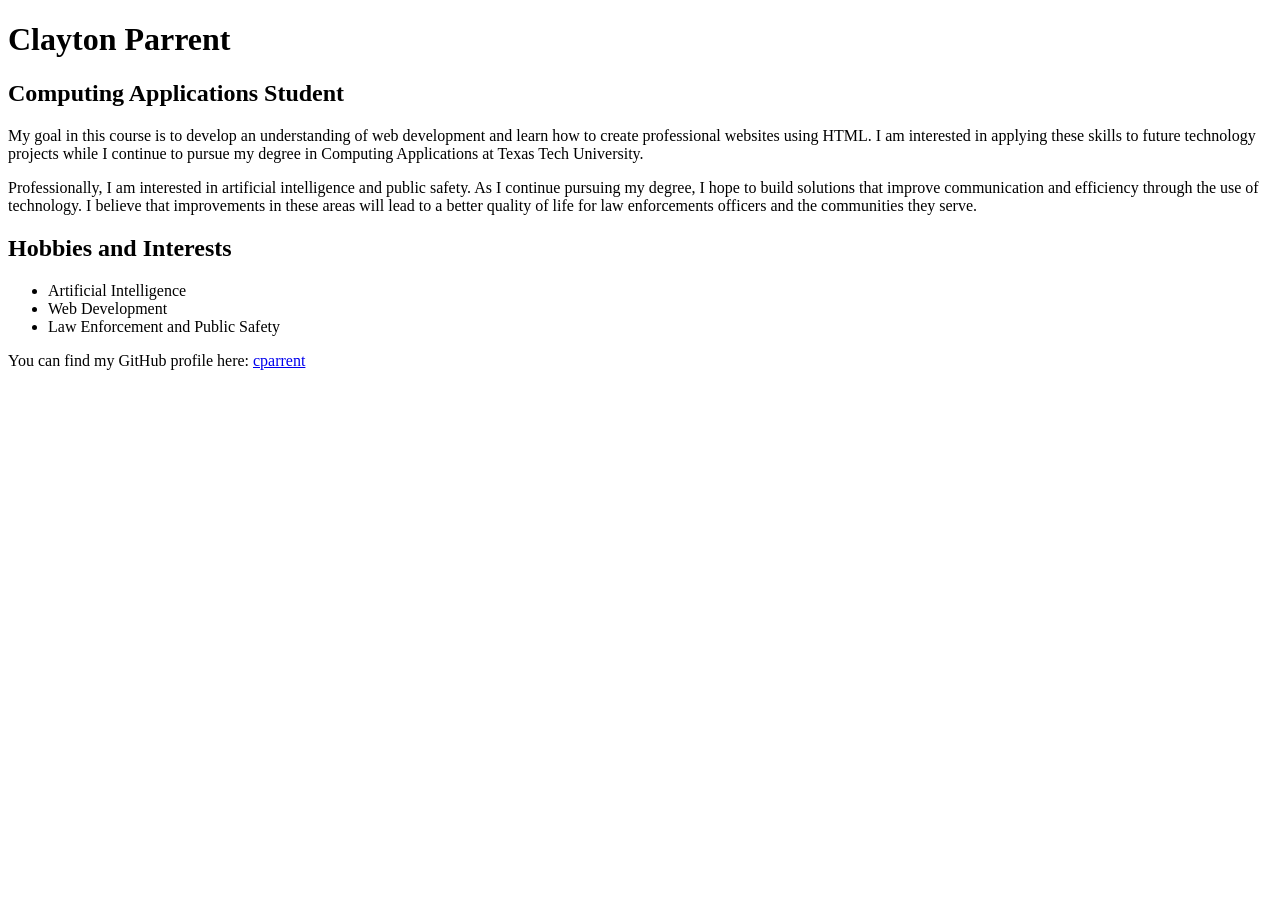
==== index.html @ 28e0a58e "Initial HTML structure Initial index.html file from Project 1." ====
<!DOCTYPE html>
<html lang="en">
<head>
    <meta charset="UTF-8">
    <meta name="viewport" content="width=device-width, initial-scale=1.0">
    <title>Clayton Parrent - CMPA 3301</title>
    <link rel="stylesheet" href="style.css">
</head>
<body>
    <h1>Clayton Parrent</h1>

    <h2>Computing Applications Student</h2>

    <p>
        My goal in this course is to develop an understanding of web development and learn how to create professional websites using HTML. I am interested in applying these skills to future technology projects while I continue to pursue my degree in Computing Applications at Texas Tech University.
    </p>
    <p>
        Professionally, I am interested in artificial intelligence and public safety. As I continue pursuing my degree, I hope to build solutions that improve communication and efficiency through the use of technology. I believe that improvements in these areas will lead to a better quality of life for law enforcements officers and the communities they serve.
    </p>

    <h2>Hobbies and Interests</h2>

    <ul>
        <li>Artificial Intelligence</li>
        <li>Web Development</li>
        <li>Law Enforcement and Public Safety</li>
    </ul>

    <p>
        You can find my GitHub profile here:
        <a href="https://github.com/cparrent">
            cparrent
        </a>

    </p>
    
</body>

</html>
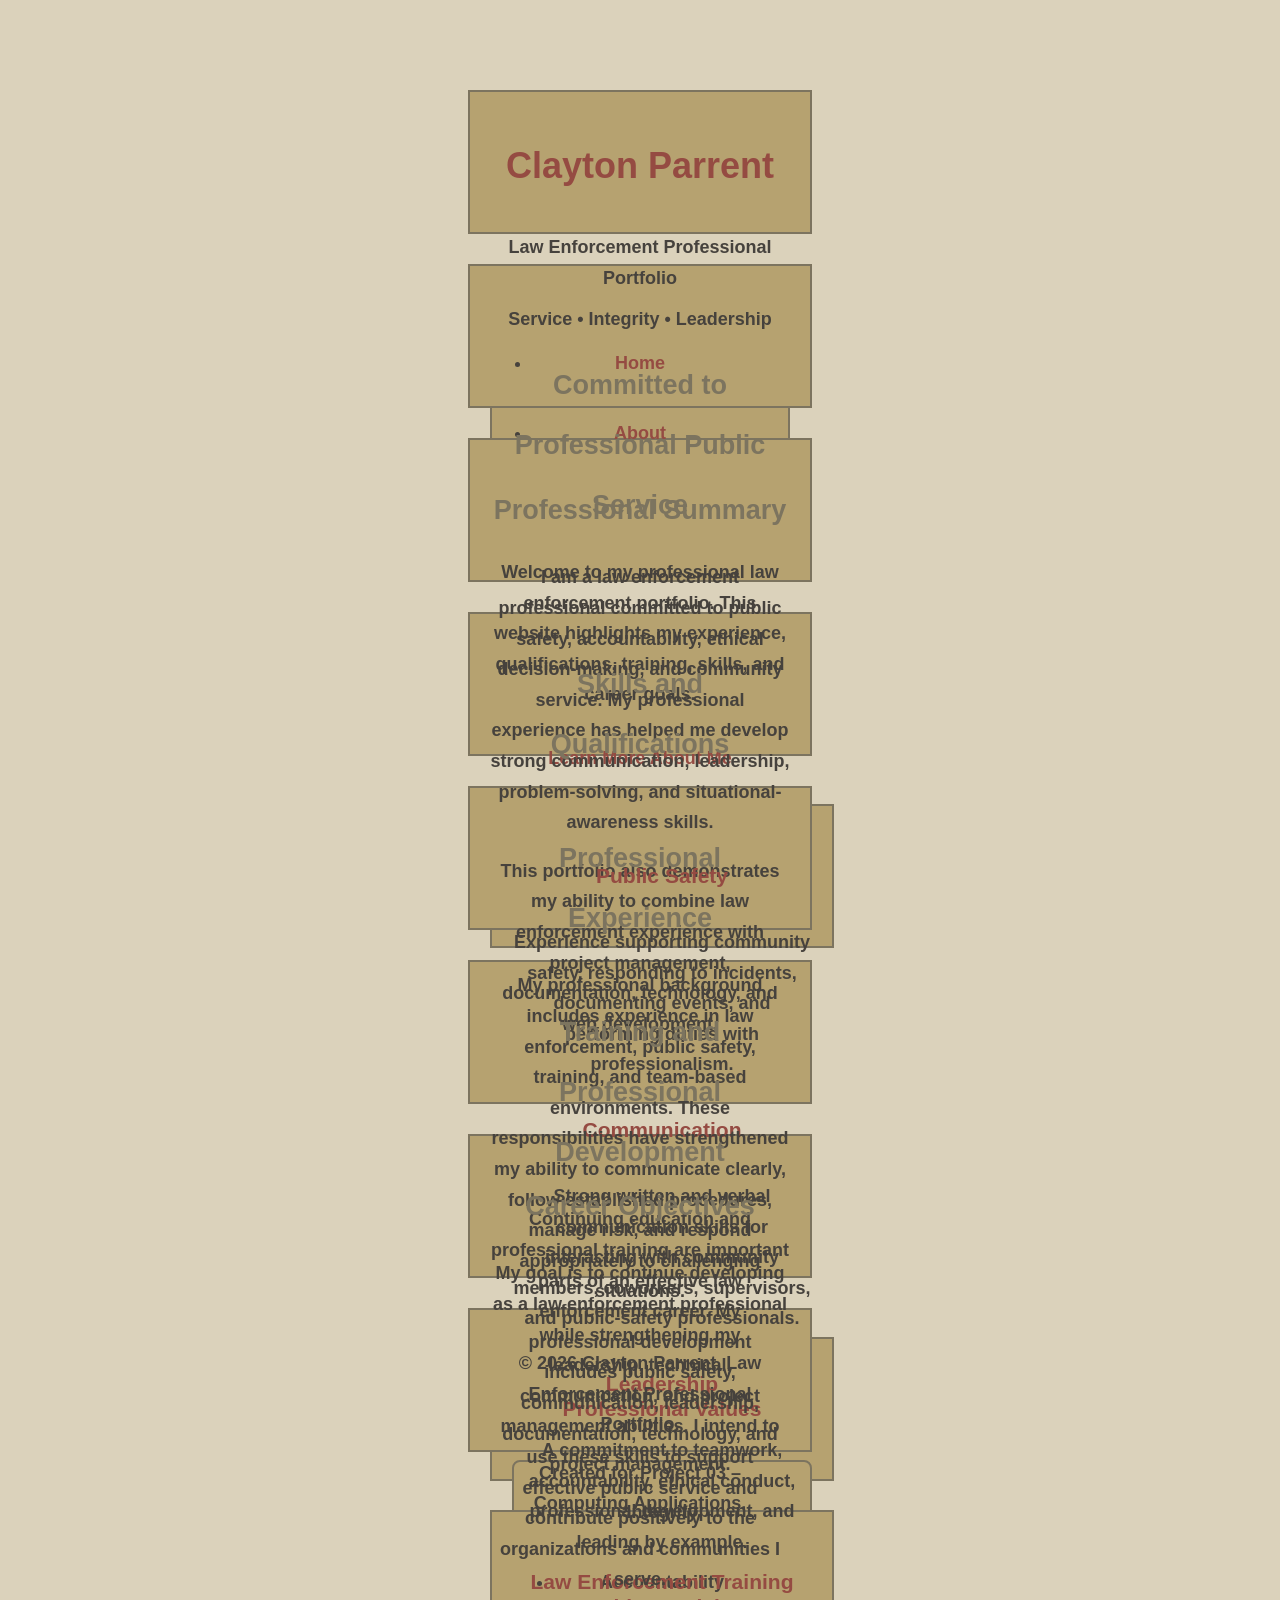
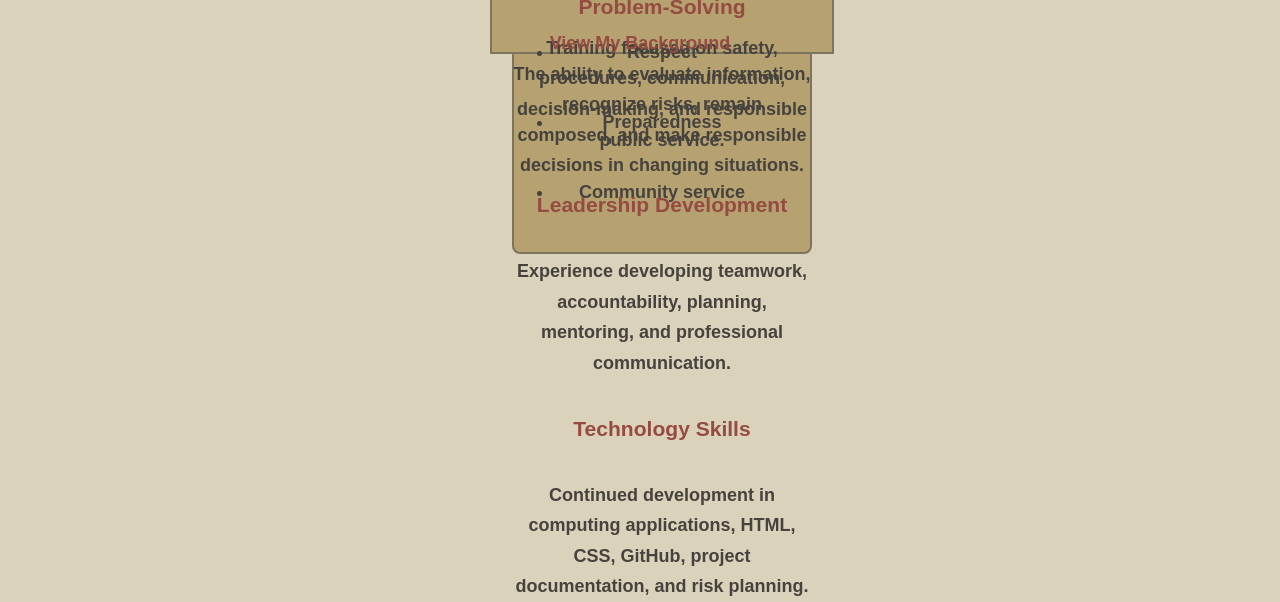
==== commit 2fc991db: "Revamp index.html for law enforcement portfolio Updated the HTML structure and content for a profess" ====
--- a/index.html
+++ b/index.html
@@ -1,39 +1,247 @@
 <!DOCTYPE html>
 <html lang="en">
+
 <head>
     <meta charset="UTF-8">
-    <meta name="viewport" content="width=device-width, initial-scale=1.0">
-    <title>Clayton Parrent - CMPA 3301</title>
+
+    <meta
+        name="viewport"
+        content="width=device-width, initial-scale=1.0"
+    >
+
+    <meta
+        name="description"
+        content="Clayton Parrent's professional law enforcement portfolio."
+    >
+
+    <title>Clayton Parrent | Law Enforcement Portfolio</title>
+
     <link rel="stylesheet" href="style.css">
 </head>
+
 <body>
-    <h1>Clayton Parrent</h1>
-
-    <h2>Computing Applications Student</h2>
-
-    <p>
-        My goal in this course is to develop an understanding of web development and learn how to create professional websites using HTML. I am interested in applying these skills to future technology projects while I continue to pursue my degree in Computing Applications at Texas Tech University.
-    </p>
-    <p>
-        Professionally, I am interested in artificial intelligence and public safety. As I continue pursuing my degree, I hope to build solutions that improve communication and efficiency through the use of technology. I believe that improvements in these areas will lead to a better quality of life for law enforcements officers and the communities they serve.
-    </p>
-
-    <h2>Hobbies and Interests</h2>
-
-    <ul>
-        <li>Artificial Intelligence</li>
-        <li>Web Development</li>
-        <li>Law Enforcement and Public Safety</li>
-    </ul>
-
-    <p>
-        You can find my GitHub profile here:
-        <a href="https://github.com/cparrent">
-            cparrent
-        </a>
-
-    </p>
-    
+
+    <header class="site-header">
+        <div class="container">
+            <h1>Clayton Parrent</h1>
+            <p class="tagline">Law Enforcement Professional Portfolio</p>
+
+            <nav aria-label="Main navigation">
+                <ul class="navigation">
+                    <li>
+                        <a href="index.html" class="active" aria-current="page">
+                            Home
+                        </a>
+                    </li>
+
+                    <li>
+                        <a href="about.html">About</a>
+                    </li>
+                </ul>
+            </nav>
+        </div>
+    </header>
+
+    <main>
+
+        <section class="hero">
+            <div class="container">
+                <p class="section-label">
+                    Service • Integrity • Leadership
+                </p>
+
+                <h2>Committed to Professional Public Service</h2>
+
+                <p>
+                    Welcome to my professional law enforcement portfolio. This
+                    website highlights my experience, qualifications, training,
+                    skills, and career goals.
+                </p>
+
+                <a href="about.html" class="button">
+                    Learn More About Me
+                </a>
+            </div>
+        </section>
+
+        <section class="content-section">
+            <div class="container">
+                <h2>Professional Summary</h2>
+
+                <p>
+                    I am a law enforcement professional committed to public
+                    safety, accountability, ethical decision-making, and
+                    community service. My professional experience has helped me
+                    develop strong communication, leadership, problem-solving,
+                    and situational-awareness skills.
+                </p>
+
+                <p>
+                    This portfolio also demonstrates my ability to combine law
+                    enforcement experience with project management,
+                    documentation, technology, and web development.
+                </p>
+            </div>
+        </section>
+
+        <section class="content-section alternate-section">
+            <div class="container">
+                <h2>Skills and Qualifications</h2>
+
+                <div class="card-grid">
+
+                    <article class="card">
+                        <h3>Public Safety</h3>
+
+                        <p>
+                            Experience supporting community safety, responding
+                            to incidents, documenting events, and performing
+                            duties with professionalism.
+                        </p>
+                    </article>
+
+                    <article class="card">
+                        <h3>Communication</h3>
+
+                        <p>
+                            Strong written and verbal communication skills for
+                            interacting with community members, coworkers,
+                            supervisors, and public-safety professionals.
+                        </p>
+                    </article>
+
+                    <article class="card">
+                        <h3>Leadership</h3>
+
+                        <p>
+                            A commitment to teamwork, accountability, ethical
+                            conduct, professional development, and leading by
+                            example.
+                        </p>
+                    </article>
+
+                    <article class="card">
+                        <h3>Problem-Solving</h3>
+
+                        <p>
+                            The ability to evaluate information, recognize
+                            risks, remain composed, and make responsible
+                            decisions in changing situations.
+                        </p>
+                    </article>
+
+                </div>
+            </div>
+        </section>
+
+        <section class="content-section">
+            <div class="container">
+                <h2>Professional Experience</h2>
+
+                <p>
+                    My professional background includes experience in law
+                    enforcement, public safety, training, and team-based
+                    environments. These responsibilities have strengthened my
+                    ability to communicate clearly, follow established
+                    procedures, manage risk, and respond appropriately to
+                    challenging situations.
+                </p>
+
+                <div class="highlight-box">
+                    <h3>Professional Values</h3>
+
+                    <ul>
+                        <li>Integrity</li>
+                        <li>Accountability</li>
+                        <li>Respect</li>
+                        <li>Preparedness</li>
+                        <li>Community service</li>
+                    </ul>
+                </div>
+            </div>
+        </section>
+
+        <section class="content-section alternate-section">
+            <div class="container">
+                <h2>Training and Professional Development</h2>
+
+                <p>
+                    Continuing education and professional training are
+                    important parts of an effective law enforcement career. My
+                    professional development includes public safety,
+                    communication, leadership, documentation, technology, and
+                    project management.
+                </p>
+
+                <div class="training-grid">
+
+                    <article class="card">
+                        <h3>Law Enforcement Training</h3>
+
+                        <p>
+                            Training focused on safety, procedures,
+                            communication, decision-making, and responsible
+                            public service.
+                        </p>
+                    </article>
+
+                    <article class="card">
+                        <h3>Leadership Development</h3>
+
+                        <p>
+                            Experience developing teamwork, accountability,
+                            planning, mentoring, and professional communication.
+                        </p>
+                    </article>
+
+                    <article class="card">
+                        <h3>Technology Skills</h3>
+
+                        <p>
+                            Continued development in computing applications,
+                            HTML, CSS, GitHub, project documentation, and risk
+                            planning.
+                        </p>
+                    </article>
+
+                </div>
+            </div>
+        </section>
+
+        <section class="career-section">
+            <div class="container">
+                <h2>Career Objectives</h2>
+
+                <p>
+                    My goal is to continue developing as a law enforcement
+                    professional while strengthening my leadership, technical,
+                    communication, and project management abilities. I intend to
+                    use these skills to support effective public service and
+                    contribute positively to the organizations and communities
+                    I serve.
+                </p>
+
+                <a href="about.html" class="button">
+                    View My Background
+                </a>
+            </div>
+        </section>
+
+    </main>
+
+    <footer class="site-footer">
+        <div class="container">
+            <p>
+                &copy; 2026 Clayton Parrent. Law Enforcement Professional
+                Portfolio.
+            </p>
+
+            <p>
+                Created for Project 03 – Computing Applications.
+            </p>
+        </div>
+    </footer>
+
 </body>
 
-</html>+</html>
--- a/style.css
+++ b/style.css
@@ -0,0 +1,19 @@
+body {font-family: Arial, Helvetica, sans-serif; font-size: 18px; background-color: #dbd2bb; color: #46423d; margin: 40px; padding: 20px;}
+
+h1 {color: #954b42; text-align: center; border-bottom: 4px solid #b6a270; padding-bottom: 12px; margin-bottom: 20px;}
+
+h2 {color: #7c745f; margin-top: 20px;}
+
+h3 {color: #954b42; margin-top: 20px;}
+
+p {line-height: 1.7; margin-bottom: 18px;}
+
+ul {background-color: #b6a270; border: 2px solid #7c745f; padding: 20px 40px; margin-top: 15px; border-radius: 8px;}
+
+li {margin-bottom: 10px;}
+
+a {color: #954b42; text-decoration: none; font-weight: bold;}
+
+a:hover {color: #46423d;text-decoration: underline;}
+
+div {width: 300px; height: 100px; background-color: #b6a270; border: 2px solid #7c745f; padding: 20px; margin: 30px auto; color: #46423d; text-align: center; line-height: 60px; font-weight: bold;}
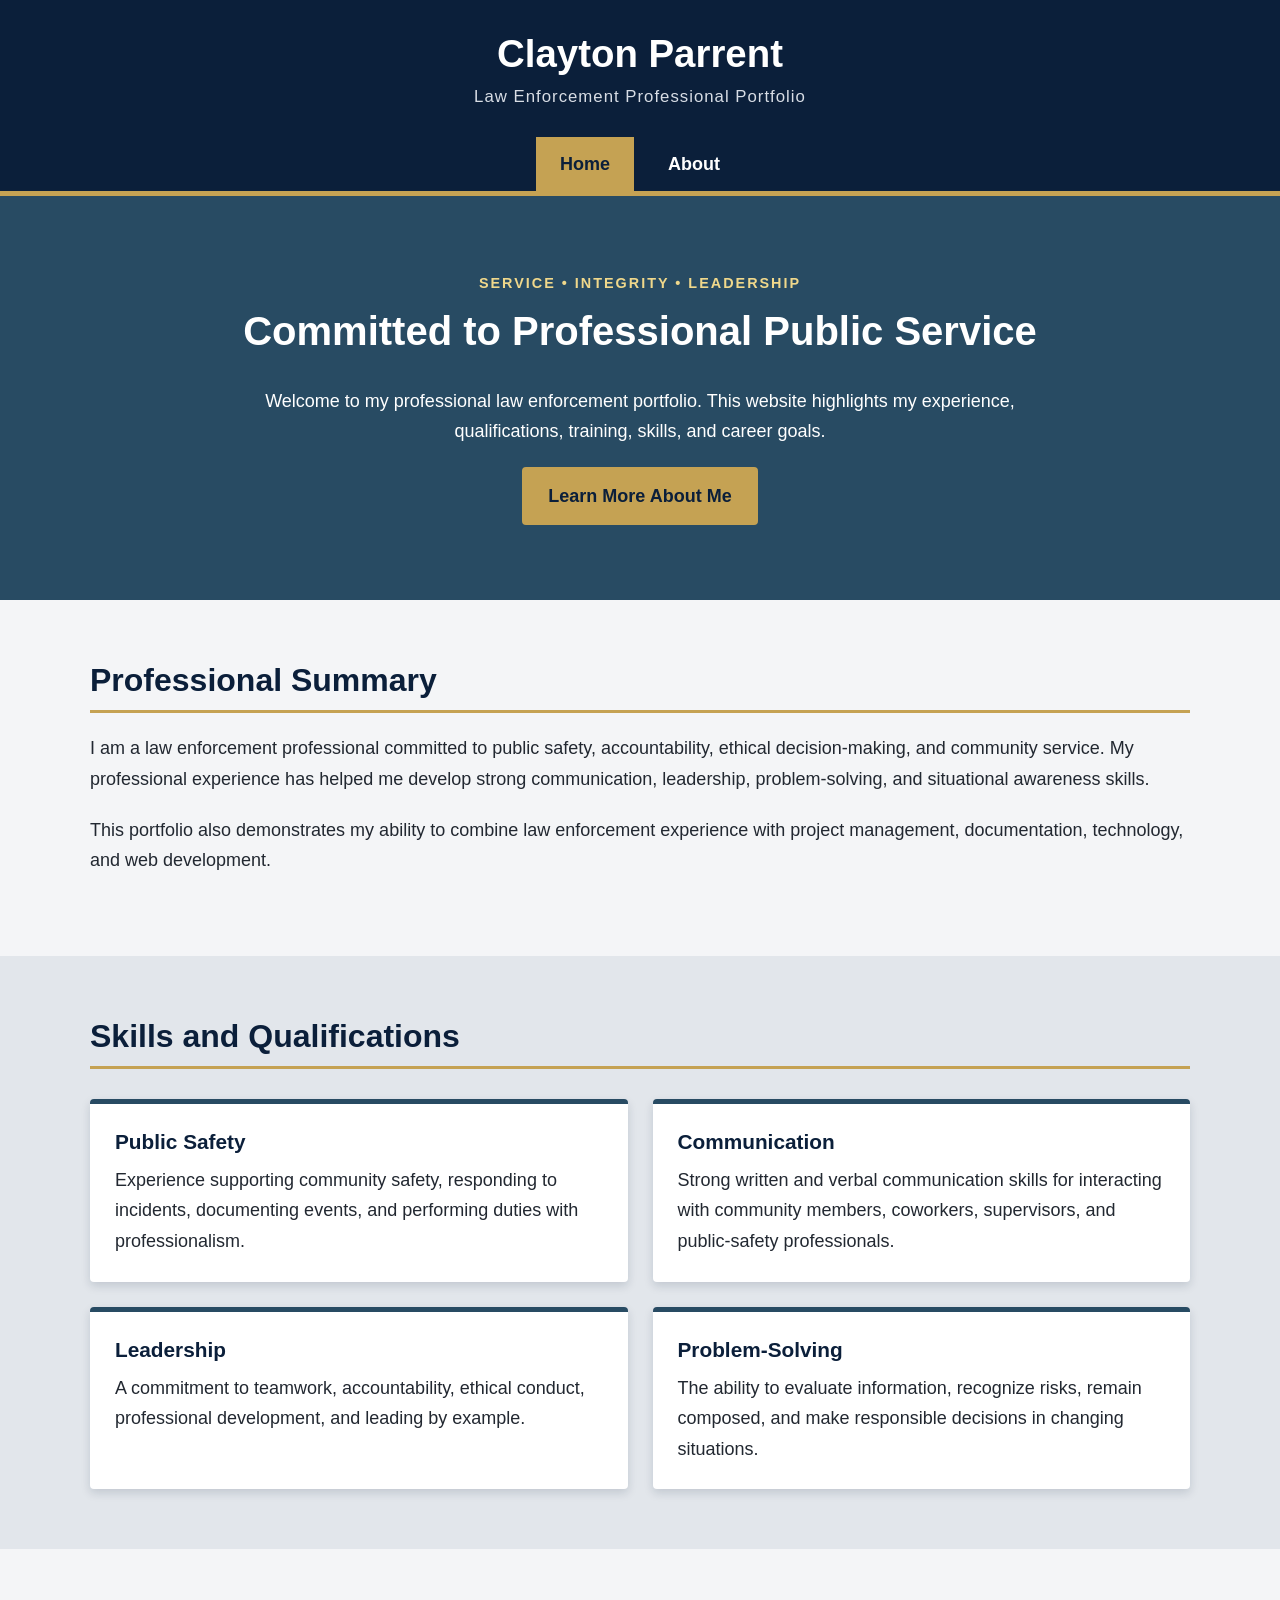
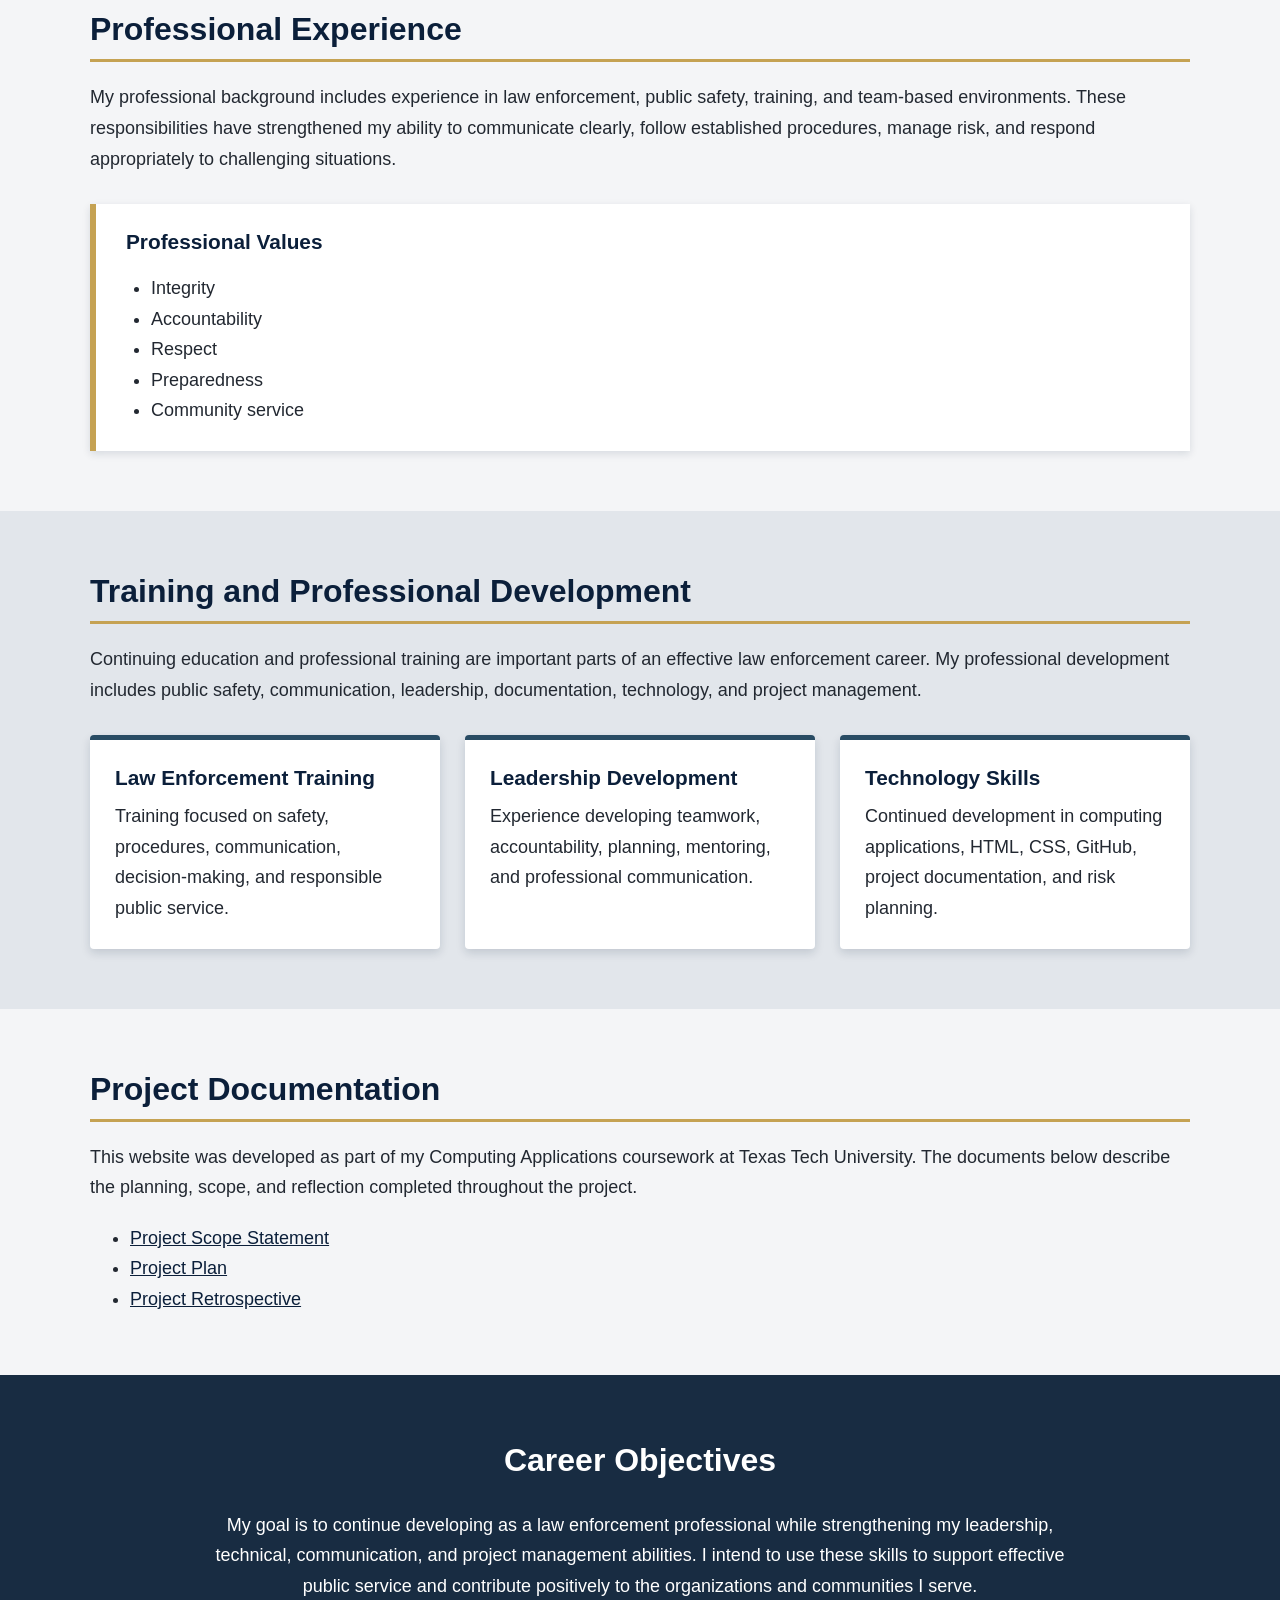
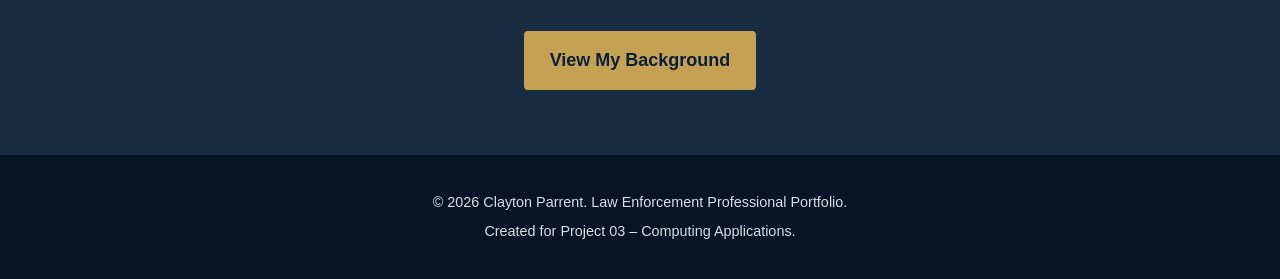
==== commit 9b56a0d0: "Add project documentation section to index.html Added project documentation section with links to sc" ====
--- a/index.html
+++ b/index.html
@@ -73,7 +73,7 @@
                     safety, accountability, ethical decision-making, and
                     community service. My professional experience has helped me
                     develop strong communication, leadership, problem-solving,
-                    and situational-awareness skills.
+                    and situational awareness skills.
                 </p>
 
                 <p>
@@ -207,7 +207,40 @@
                 </div>
             </div>
         </section>
-
+<section class="content-section">
+    <div class="container">
+
+        <h2>Project Documentation</h2>
+
+        <p>
+            This website was developed as part of my Computing Applications
+            coursework at Texas Tech University. The documents below describe
+            the planning, scope, and reflection completed throughout the
+            project.
+        </p>
+
+        <ul>
+            <li>
+                <a href="docs/scope.md">
+                    Project Scope Statement
+                </a>
+            </li>
+
+            <li>
+                <a href="docs/plan.md">
+                    Project Plan
+                </a>
+            </li>
+
+            <li>
+                <a href="docs/retrospective.md">
+                    Project Retrospective
+                </a>
+            </li>
+        </ul>
+
+    </div>
+</section>
         <section class="career-section">
             <div class="container">
                 <h2>Career Objectives</h2>
--- a/style.css
+++ b/style.css
@@ -1,19 +1,326 @@
-body {font-family: Arial, Helvetica, sans-serif; font-size: 18px; background-color: #dbd2bb; color: #46423d; margin: 40px; padding: 20px;}
-
-h1 {color: #954b42; text-align: center; border-bottom: 4px solid #b6a270; padding-bottom: 12px; margin-bottom: 20px;}
-
-h2 {color: #7c745f; margin-top: 20px;}
-
-h3 {color: #954b42; margin-top: 20px;}
-
-p {line-height: 1.7; margin-bottom: 18px;}
-
-ul {background-color: #b6a270; border: 2px solid #7c745f; padding: 20px 40px; margin-top: 15px; border-radius: 8px;}
-
-li {margin-bottom: 10px;}
-
-a {color: #954b42; text-decoration: none; font-weight: bold;}
-
-a:hover {color: #46423d;text-decoration: underline;}
-
-div {width: 300px; height: 100px; background-color: #b6a270; border: 2px solid #7c745f; padding: 20px; margin: 30px auto; color: #46423d; text-align: center; line-height: 60px; font-weight: bold;}+/* Law Enforcement Professional Portfolio */
+
+/* General page settings */
+
+html {
+    scroll-behavior: smooth;
+}
+
+body {
+    margin: 0;
+    background-color: #f4f5f7;
+    color: #222831;
+    font-family: Arial, Helvetica, sans-serif;
+    font-size: 18px;
+    line-height: 1.7;
+}
+
+/*
+The div rule is not dead CSS because both HTML pages contain
+opening <div> and closing </div> tags.
+*/
+
+div {
+    box-sizing: border-box;
+}
+
+h1,
+h2,
+h3 {
+    margin-top: 0;
+    color: #0b1f3a;
+    line-height: 1.25;
+}
+
+h1 {
+    margin-bottom: 5px;
+    font-size: 2.4rem;
+}
+
+h2 {
+    margin-bottom: 20px;
+    font-size: 2rem;
+    border-bottom: 3px solid #c5a253;
+    padding-bottom: 10px;
+}
+
+h3 {
+    margin-bottom: 10px;
+    font-size: 1.3rem;
+}
+
+p {
+    margin-top: 0;
+    margin-bottom: 20px;
+}
+
+a {
+    color: #0b1f3a;
+}
+
+a:hover {
+    color: #8a6d2f;
+}
+
+ul {
+    margin-bottom: 0;
+}
+
+/* Reusable page container */
+
+.container {
+    width: 90%;
+    max-width: 1100px;
+    margin: 0 auto;
+}
+
+/* Header */
+
+.site-header {
+    background-color: #0b1f3a;
+    color: #ffffff;
+    border-bottom: 5px solid #c5a253;
+    padding: 30px 0 0;
+    text-align: center;
+}
+
+.site-header h1 {
+    color: #ffffff;
+}
+
+.tagline {
+    margin-bottom: 25px;
+    color: #d8dde5;
+    font-size: 1.05rem;
+    letter-spacing: 1px;
+}
+
+/* Navigation */
+
+.navigation {
+    display: flex;
+    justify-content: center;
+    gap: 10px;
+    margin: 0;
+    padding: 0;
+    list-style: none;
+}
+
+.navigation a {
+    display: block;
+    padding: 12px 24px;
+    color: #ffffff;
+    font-weight: bold;
+    text-decoration: none;
+}
+
+.navigation a:hover,
+.navigation a.active {
+    background-color: #c5a253;
+    color: #0b1f3a;
+}
+
+/* Homepage hero and About page banner */
+
+.hero,
+.page-banner {
+    background-color: #284b63;
+    color: #ffffff;
+    padding: 75px 0;
+    text-align: center;
+}
+
+.hero h2,
+.page-banner h2 {
+    color: #ffffff;
+    border-bottom: none;
+    font-size: 2.5rem;
+}
+
+.hero p,
+.page-banner p {
+    max-width: 750px;
+    margin-right: auto;
+    margin-left: auto;
+}
+
+.section-label {
+    margin-bottom: 10px;
+    color: #f0d88b;
+    font-size: 0.9rem;
+    font-weight: bold;
+    letter-spacing: 2px;
+    text-transform: uppercase;
+}
+
+/* Main content sections */
+
+.content-section {
+    padding: 60px 0;
+}
+
+.alternate-section {
+    background-color: #e2e6eb;
+}
+
+/* Cards */
+
+.card-grid,
+.training-grid {
+    display: grid;
+    gap: 25px;
+    margin-top: 30px;
+}
+
+.card-grid {
+    grid-template-columns: repeat(2, 1fr);
+}
+
+.training-grid {
+    grid-template-columns: repeat(3, 1fr);
+}
+
+.card {
+    background-color: #ffffff;
+    border-top: 5px solid #284b63;
+    border-radius: 4px;
+    box-shadow: 0 4px 10px rgba(11, 31, 58, 0.15);
+    padding: 25px;
+}
+
+.card p {
+    margin-bottom: 0;
+}
+
+/* Highlighted information box */
+
+.highlight-box {
+    margin-top: 30px;
+    background-color: #ffffff;
+    border-left: 6px solid #c5a253;
+    box-shadow: 0 3px 8px rgba(11, 31, 58, 0.12);
+    padding: 25px 30px;
+}
+
+.highlight-box ul {
+    padding-left: 25px;
+}
+
+/* Professional quotation */
+
+blockquote {
+    margin: 30px 0 0;
+    background-color: #e2e6eb;
+    border-left: 6px solid #284b63;
+    padding: 25px 30px;
+    color: #0b1f3a;
+    font-size: 1.15rem;
+    font-style: italic;
+}
+
+/* Career section */
+
+.career-section {
+    background-color: #182c42;
+    color: #ffffff;
+    padding: 65px 0;
+    text-align: center;
+}
+
+.career-section h2 {
+    color: #ffffff;
+    border-bottom: none;
+}
+
+.career-section p {
+    max-width: 850px;
+    margin-right: auto;
+    margin-bottom: 30px;
+    margin-left: auto;
+}
+
+/* Buttons */
+
+.button {
+    display: inline-block;
+    background-color: #c5a253;
+    border: 2px solid #c5a253;
+    border-radius: 4px;
+    padding: 12px 24px;
+    color: #0b1f3a;
+    font-weight: bold;
+    text-decoration: none;
+}
+
+.button:hover {
+    background-color: #ffffff;
+    border-color: #ffffff;
+    color: #0b1f3a;
+}
+
+/* Footer */
+
+.site-footer {
+    background-color: #071426;
+    color: #d8dde5;
+    padding: 30px 0;
+    text-align: center;
+}
+
+.site-footer p {
+    margin: 5px 0;
+    font-size: 0.9rem;
+}
+
+/* Responsive design */
+
+@media screen and (max-width: 800px) {
+    body {
+        font-size: 17px;
+    }
+
+    .card-grid,
+    .training-grid {
+        grid-template-columns: 1fr;
+    }
+
+    .hero,
+    .page-banner {
+        padding: 55px 0;
+    }
+
+    .hero h2,
+    .page-banner h2 {
+        font-size: 2rem;
+    }
+}
+
+@media screen and (max-width: 500px) {
+    h1 {
+        font-size: 2rem;
+    }
+
+    h2 {
+        font-size: 1.6rem;
+    }
+
+    .navigation {
+        flex-direction: column;
+        gap: 0;
+    }
+
+    .navigation a {
+        border-top: 1px solid #415a77;
+    }
+
+    .content-section,
+    .career-section {
+        padding: 45px 0;
+    }
+
+    .card,
+    .highlight-box,
+    blockquote {
+        padding: 20px;
+    }
+}
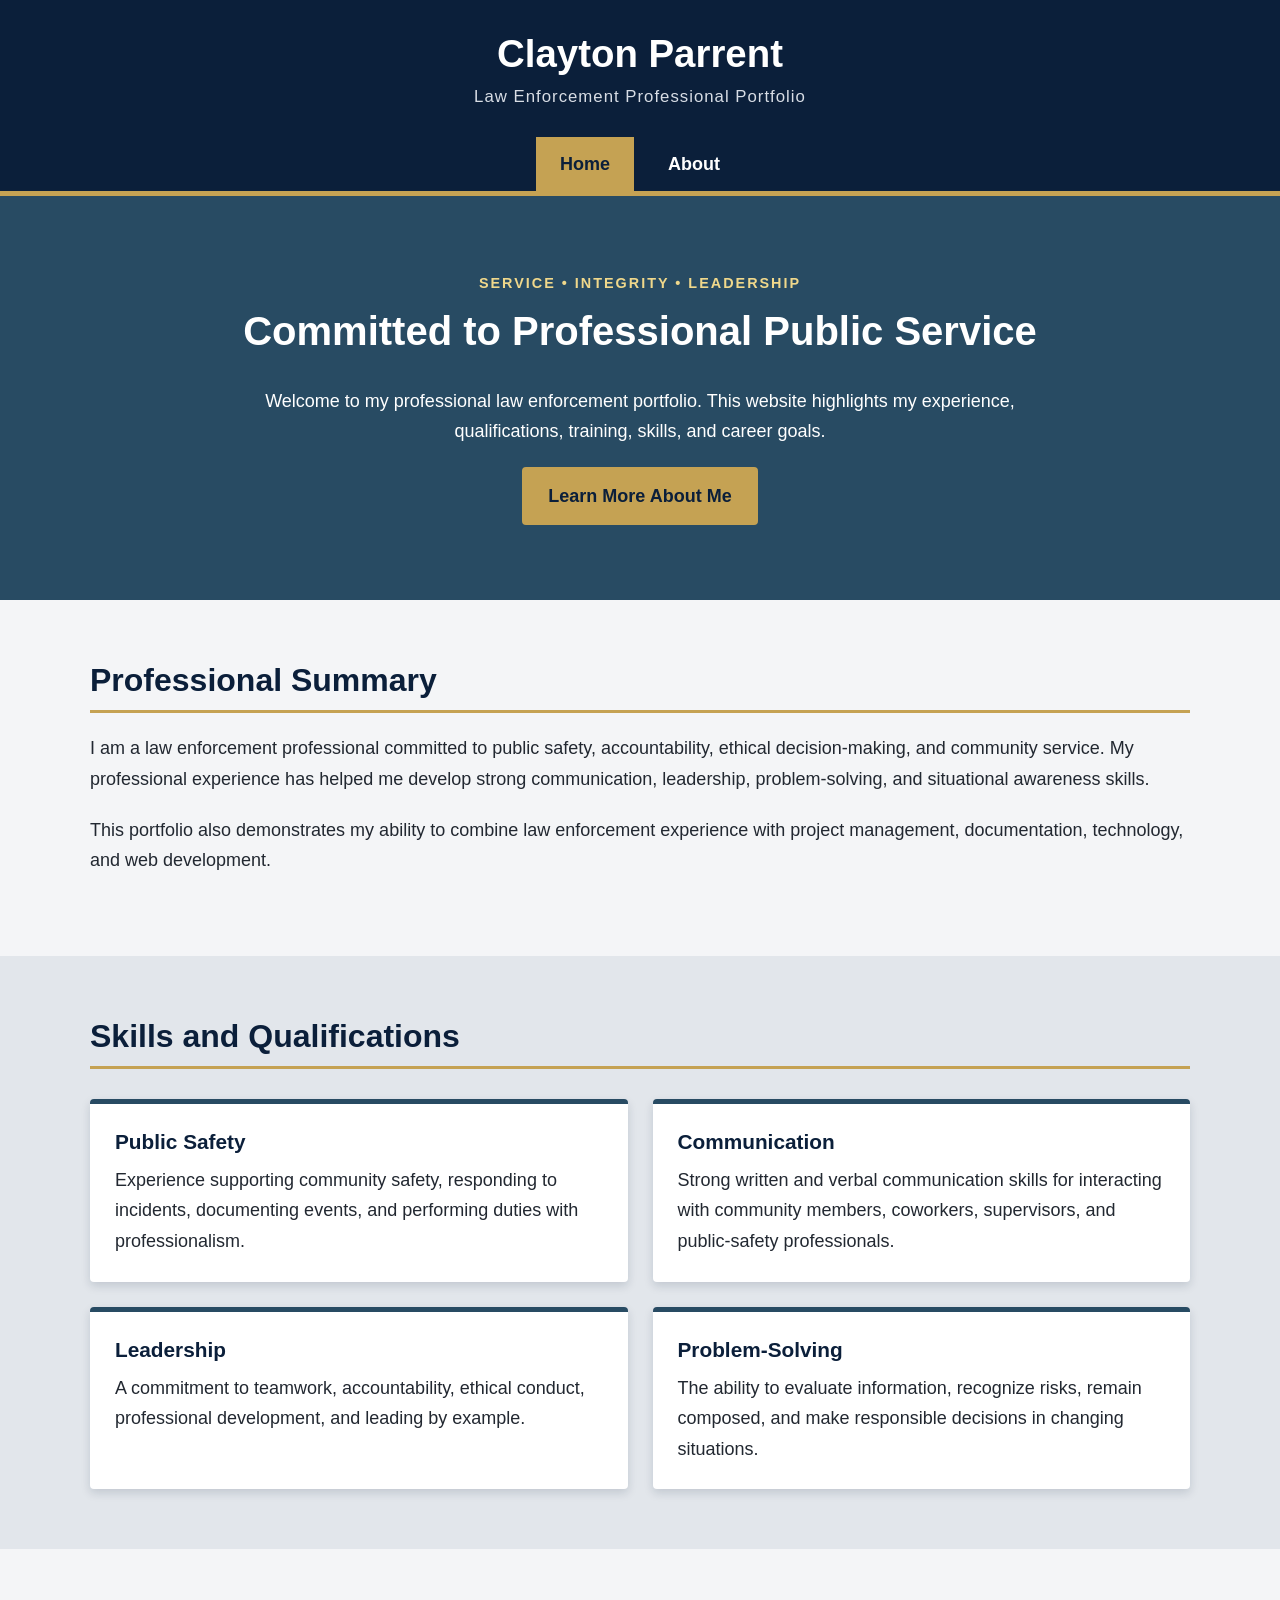
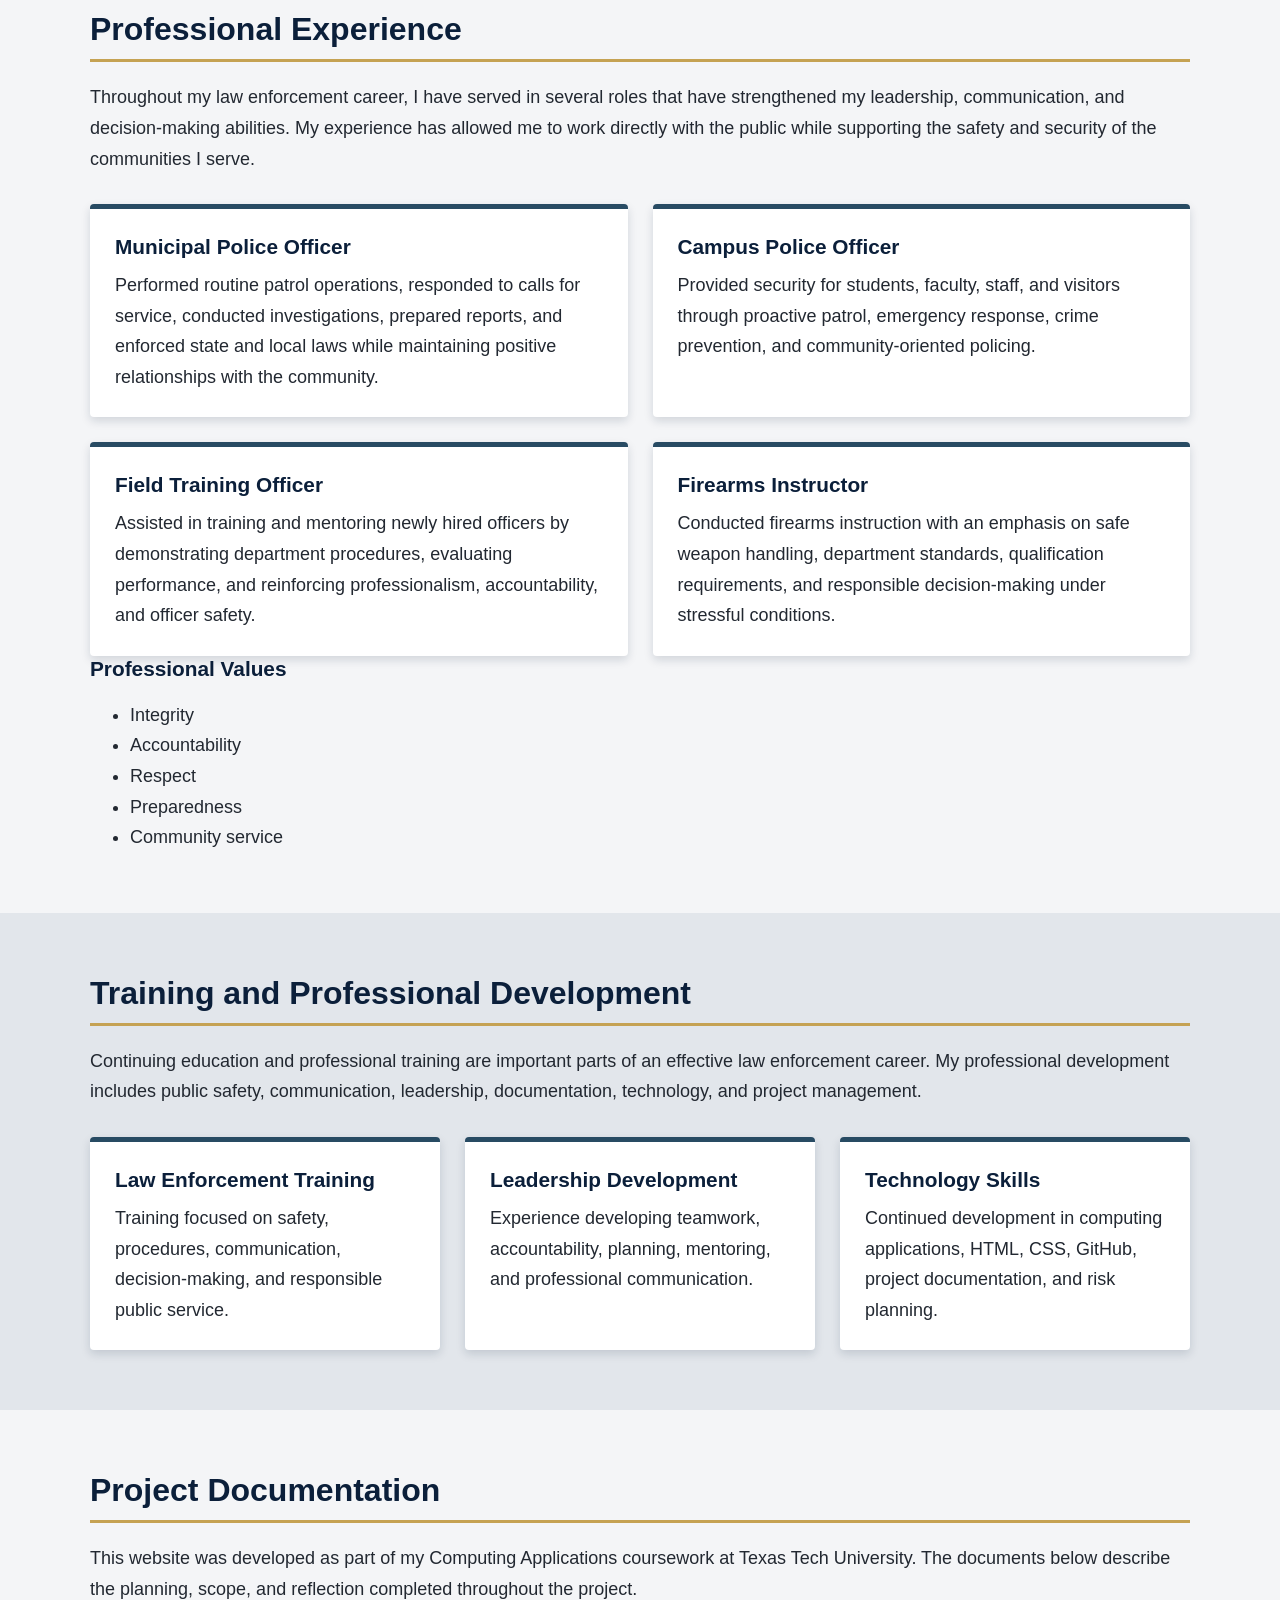
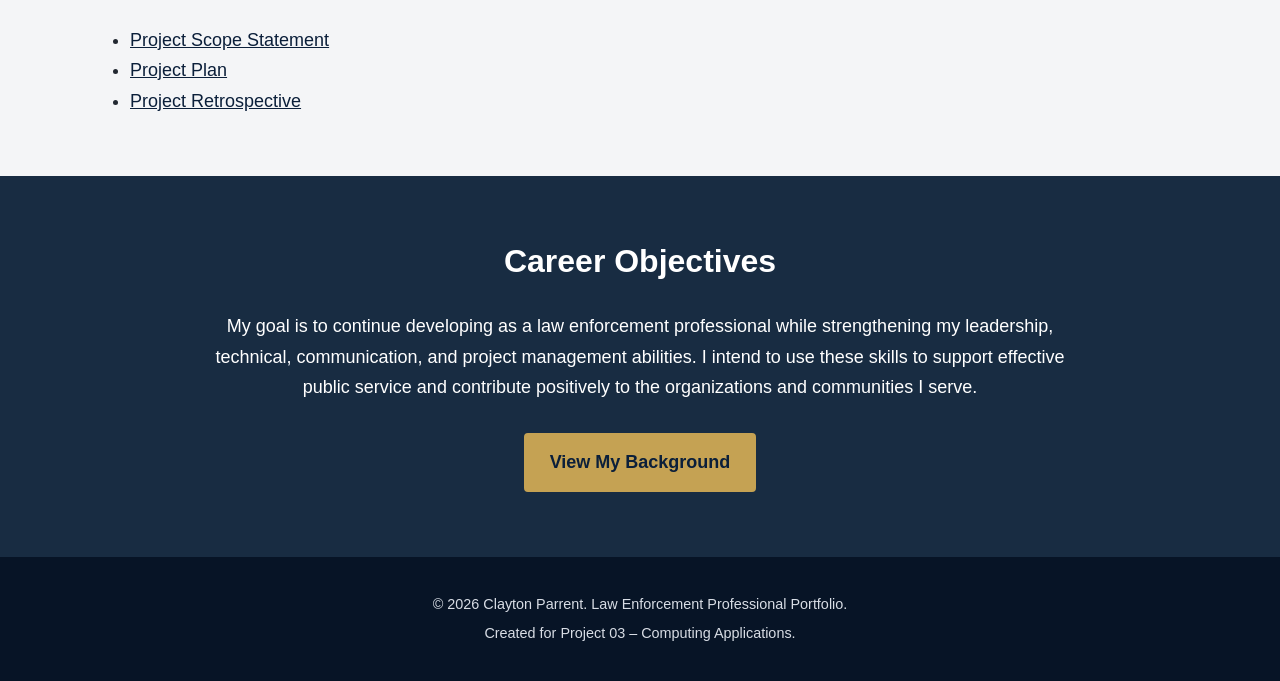
==== commit b505611d: "Revise index.html for portfolio content updates Updated the content and structure of the law enforce" ====
--- a/index.html
+++ b/index.html
@@ -138,16 +138,59 @@
             <div class="container">
                 <h2>Professional Experience</h2>
 
-                <p>
-                    My professional background includes experience in law
-                    enforcement, public safety, training, and team-based
-                    environments. These responsibilities have strengthened my
-                    ability to communicate clearly, follow established
-                    procedures, manage risk, and respond appropriately to
-                    challenging situations.
-                </p>
-
-                <div class="highlight-box">
+<p>
+    Throughout my law enforcement career, I have served in several roles
+    that have strengthened my leadership, communication, and
+    decision-making abilities. My experience has allowed me to work
+    directly with the public while supporting the safety and security of
+    the communities I serve.
+</p>
+
+<div class="card-grid">
+
+    <article class="card">
+        <h3>Municipal Police Officer</h3>
+
+        <p>
+            Performed routine patrol operations, responded to calls for
+            service, conducted investigations, prepared reports, and
+            enforced state and local laws while maintaining positive
+            relationships with the community.
+        </p>
+    </article>
+
+    <article class="card">
+        <h3>Campus Police Officer</h3>
+
+        <p>
+            Provided security for students, faculty, staff, and visitors
+            through proactive patrol, emergency response, crime prevention,
+            and community-oriented policing.
+        </p>
+    </article>
+
+    <article class="card">
+        <h3>Field Training Officer</h3>
+
+        <p>
+            Assisted in training and mentoring newly hired officers by
+            demonstrating department procedures, evaluating performance,
+            and reinforcing professionalism, accountability, and officer
+            safety.
+        </p>
+    </article>
+
+    <article class="card">
+        <h3>Firearms Instructor</h3>
+
+        <p>
+            Conducted firearms instruction with an emphasis on safe weapon
+            handling, department standards, qualification requirements,
+            and responsible decision-making under stressful conditions.
+        </p>
+    </article>
+
+</div>
                     <h3>Professional Values</h3>
 
                     <ul>
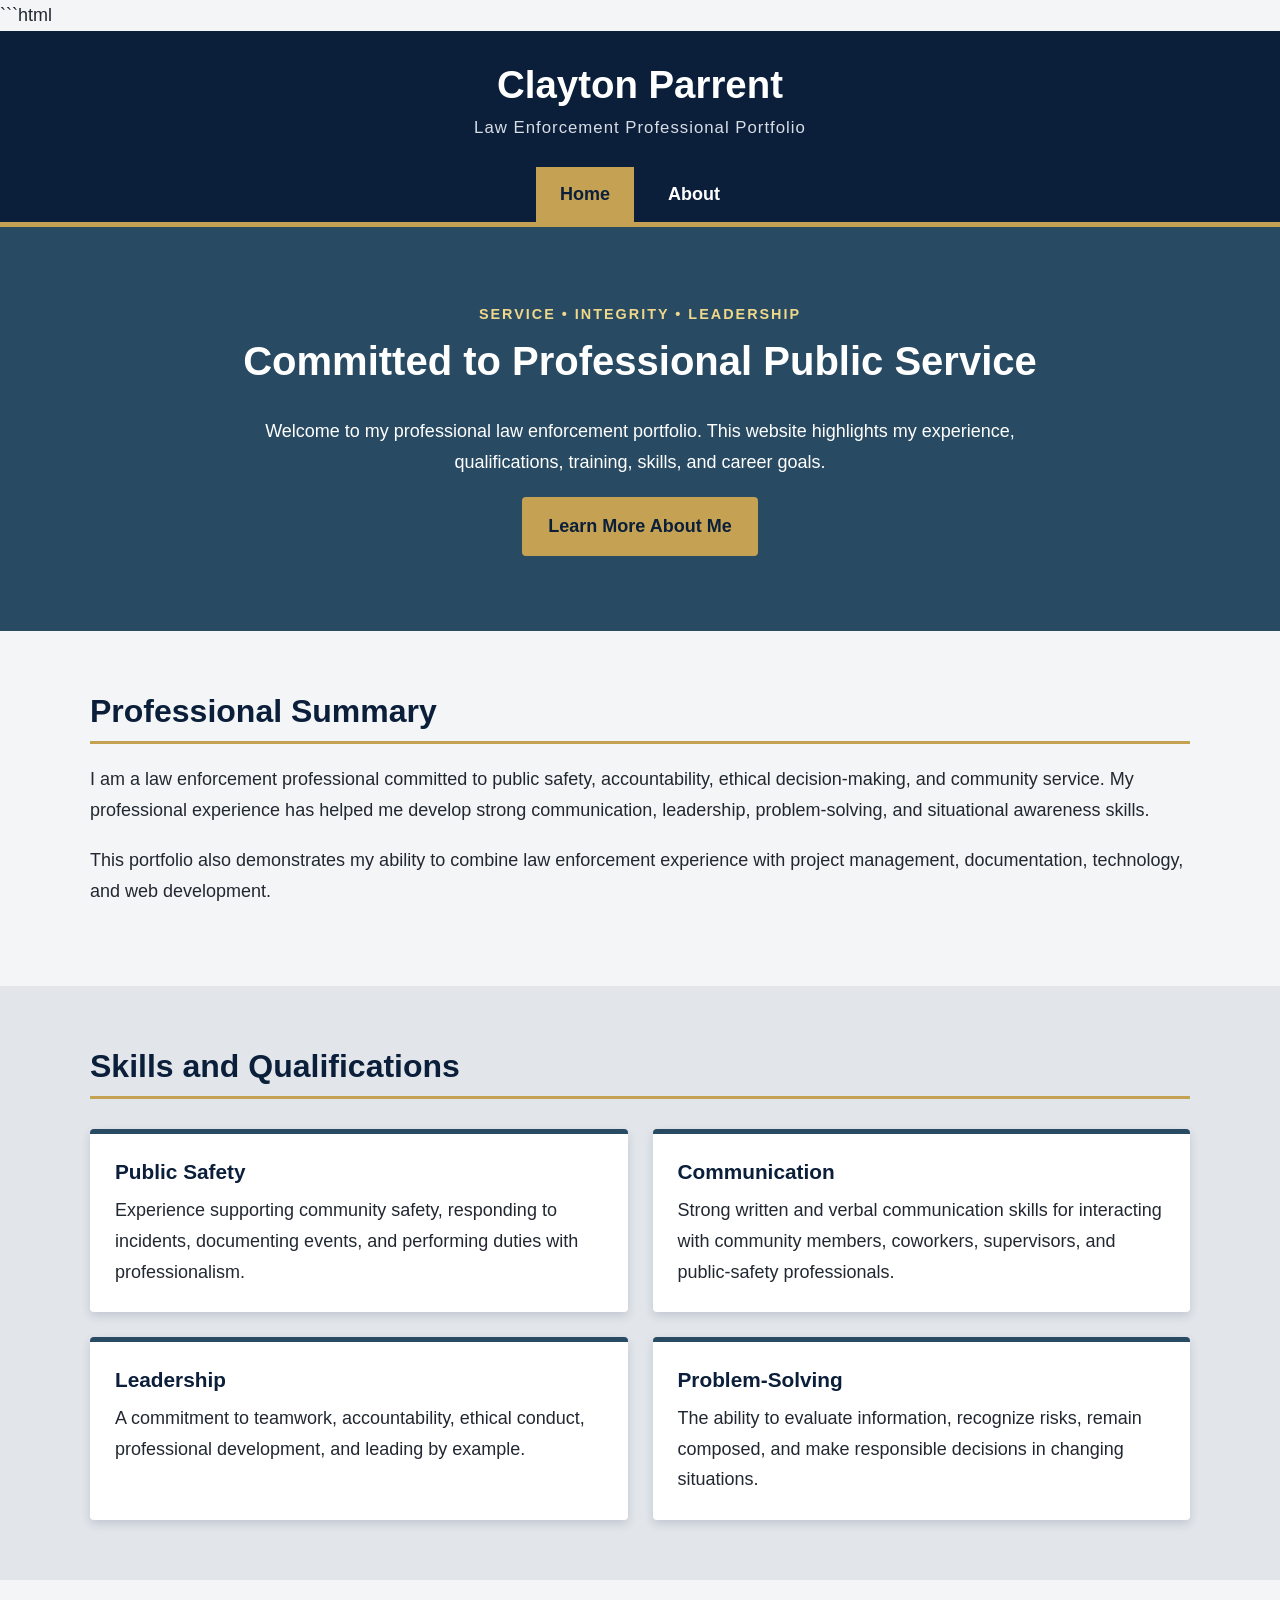
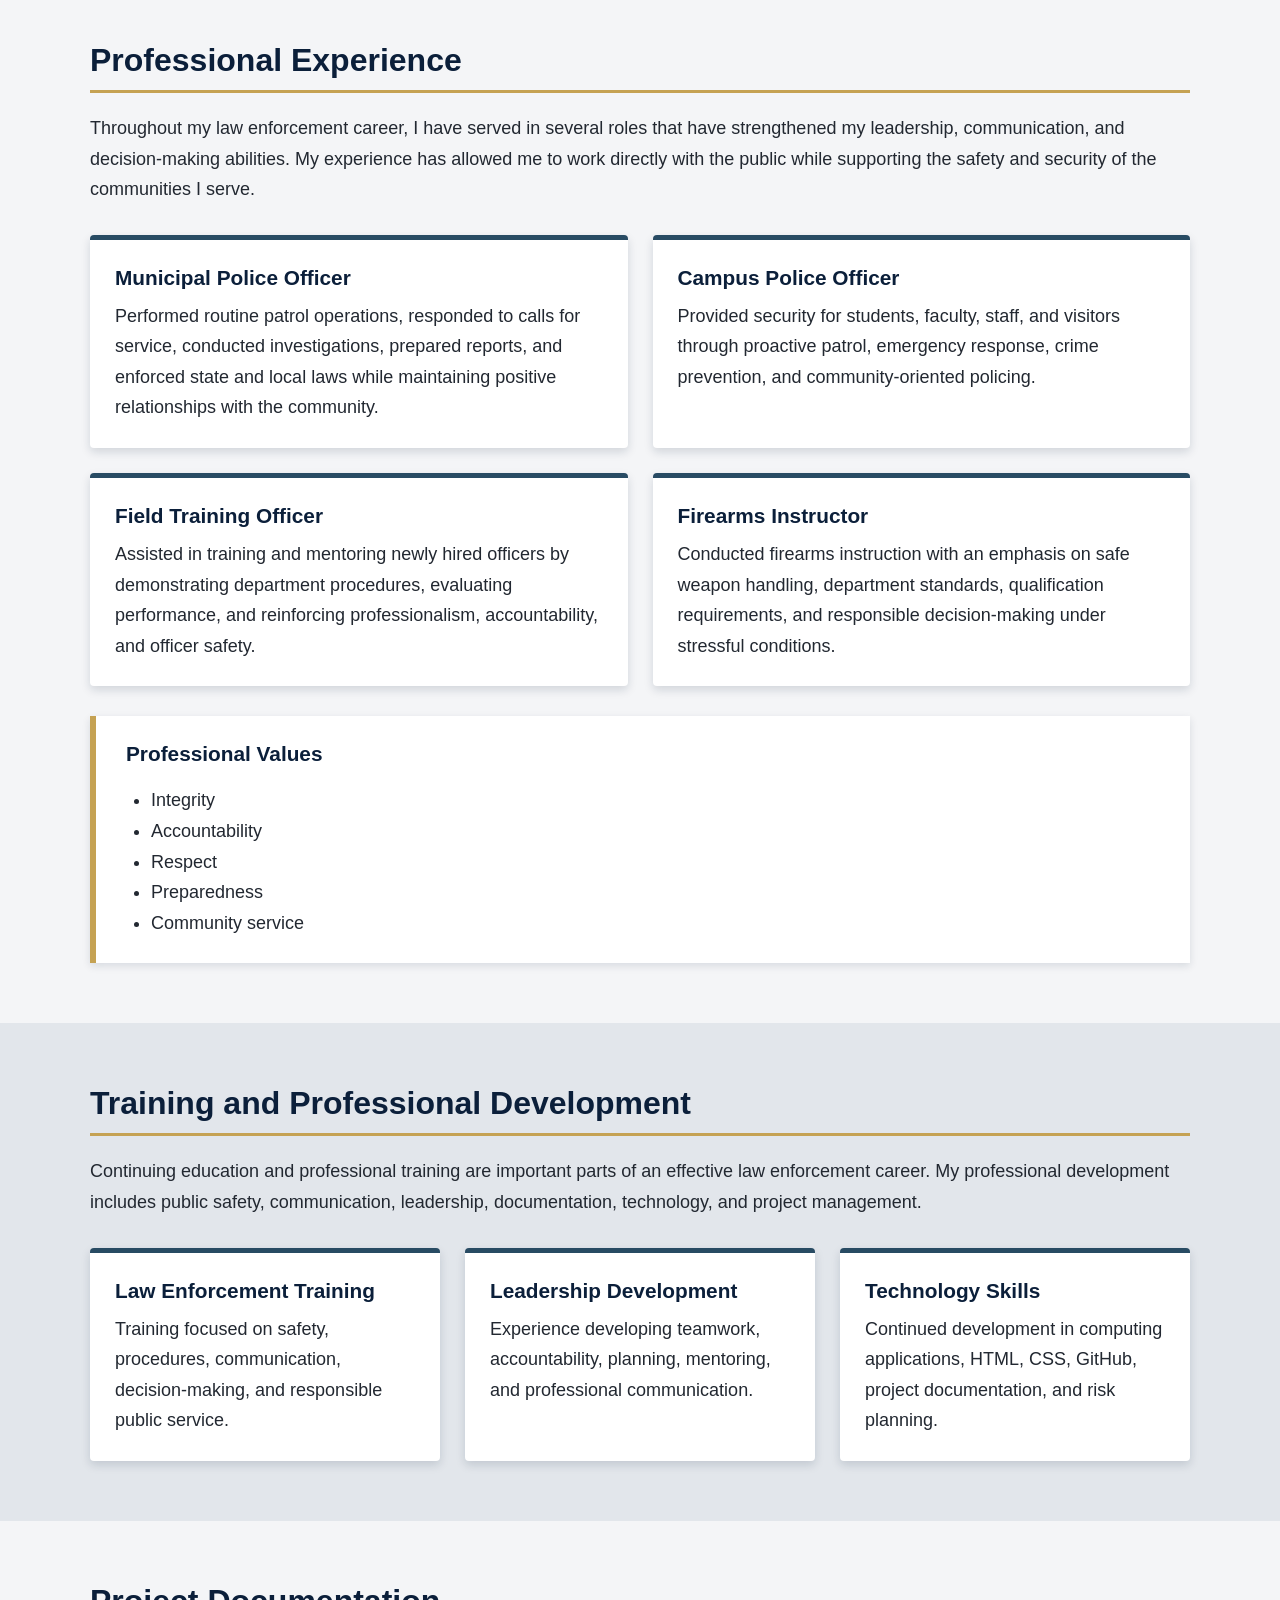
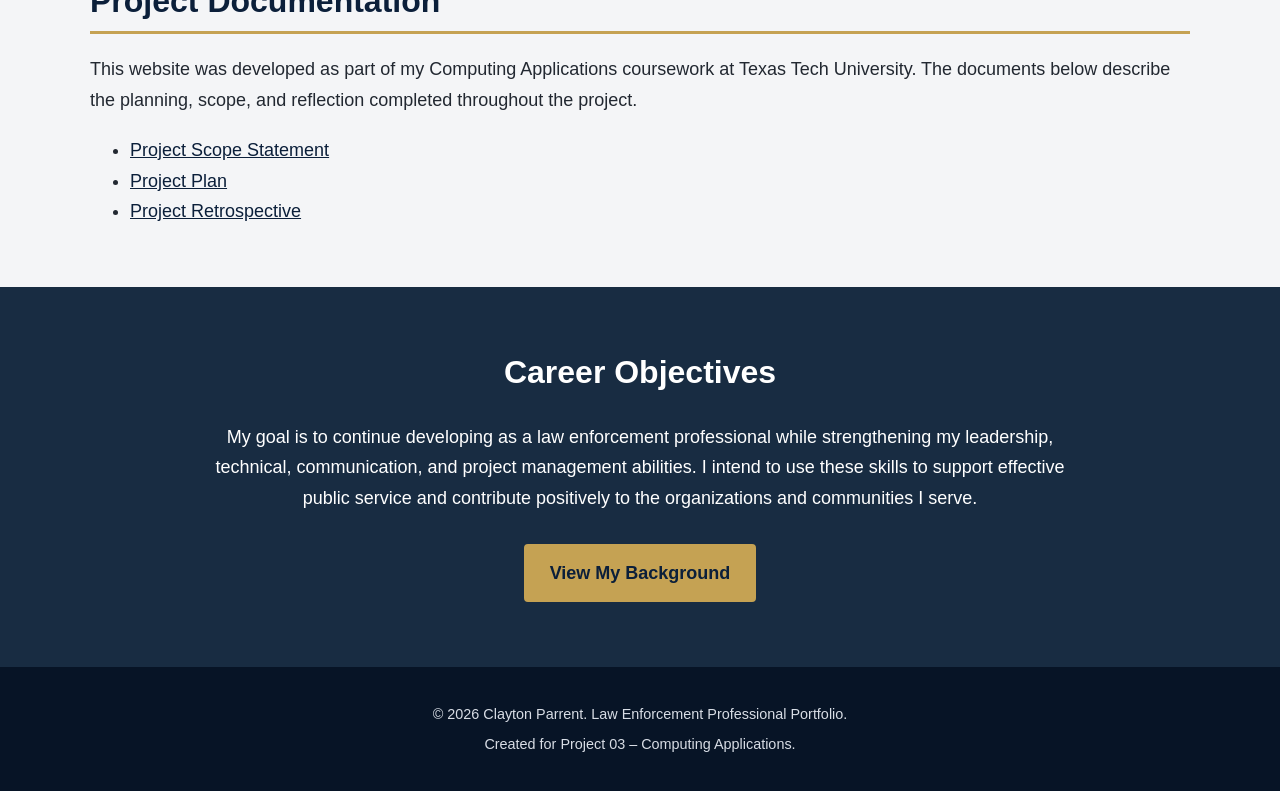
==== commit 632a4d9b: "Refactor index.html structure and content" ====
--- a/index.html
+++ b/index.html
@@ -1,3 +1,4 @@
+```html
 <!DOCTYPE html>
 <html lang="en">
 
@@ -23,13 +24,22 @@
 
     <header class="site-header">
         <div class="container">
+
             <h1>Clayton Parrent</h1>
-            <p class="tagline">Law Enforcement Professional Portfolio</p>
+
+            <p class="tagline">
+                Law Enforcement Professional Portfolio
+            </p>
 
             <nav aria-label="Main navigation">
                 <ul class="navigation">
-                    <li>
-                        <a href="index.html" class="active" aria-current="page">
+
+                    <li>
+                        <a
+                            href="index.html"
+                            class="active"
+                            aria-current="page"
+                        >
                             Home
                         </a>
                     </li>
@@ -37,8 +47,10 @@
                     <li>
                         <a href="about.html">About</a>
                     </li>
+
                 </ul>
             </nav>
+
         </div>
     </header>
 
@@ -46,6 +58,7 @@
 
         <section class="hero">
             <div class="container">
+
                 <p class="section-label">
                     Service • Integrity • Leadership
                 </p>
@@ -53,74 +66,86 @@
                 <h2>Committed to Professional Public Service</h2>
 
                 <p>
-                    Welcome to my professional law enforcement portfolio. This
-                    website highlights my experience, qualifications, training,
-                    skills, and career goals.
+                    Welcome to my professional law enforcement portfolio.
+                    This website highlights my experience, qualifications,
+                    training, skills, and career goals.
                 </p>
 
                 <a href="about.html" class="button">
                     Learn More About Me
                 </a>
+
             </div>
         </section>
 
         <section class="content-section">
             <div class="container">
+
                 <h2>Professional Summary</h2>
 
                 <p>
                     I am a law enforcement professional committed to public
                     safety, accountability, ethical decision-making, and
-                    community service. My professional experience has helped me
-                    develop strong communication, leadership, problem-solving,
-                    and situational awareness skills.
-                </p>
-
-                <p>
-                    This portfolio also demonstrates my ability to combine law
-                    enforcement experience with project management,
+                    community service. My professional experience has helped
+                    me develop strong communication, leadership,
+                    problem-solving, and situational awareness skills.
+                </p>
+
+                <p>
+                    This portfolio also demonstrates my ability to combine
+                    law enforcement experience with project management,
                     documentation, technology, and web development.
                 </p>
+
             </div>
         </section>
 
         <section class="content-section alternate-section">
             <div class="container">
+
                 <h2>Skills and Qualifications</h2>
 
                 <div class="card-grid">
 
                     <article class="card">
+
                         <h3>Public Safety</h3>
 
                         <p>
-                            Experience supporting community safety, responding
-                            to incidents, documenting events, and performing
-                            duties with professionalism.
-                        </p>
-                    </article>
-
-                    <article class="card">
+                            Experience supporting community safety,
+                            responding to incidents, documenting events,
+                            and performing duties with professionalism.
+                        </p>
+
+                    </article>
+
+                    <article class="card">
+
                         <h3>Communication</h3>
 
                         <p>
-                            Strong written and verbal communication skills for
-                            interacting with community members, coworkers,
-                            supervisors, and public-safety professionals.
-                        </p>
-                    </article>
-
-                    <article class="card">
+                            Strong written and verbal communication skills
+                            for interacting with community members,
+                            coworkers, supervisors, and public-safety
+                            professionals.
+                        </p>
+
+                    </article>
+
+                    <article class="card">
+
                         <h3>Leadership</h3>
 
                         <p>
-                            A commitment to teamwork, accountability, ethical
-                            conduct, professional development, and leading by
-                            example.
-                        </p>
-                    </article>
-
-                    <article class="card">
+                            A commitment to teamwork, accountability,
+                            ethical conduct, professional development,
+                            and leading by example.
+                        </p>
+
+                    </article>
+
+                    <article class="card">
+
                         <h3>Problem-Solving</h3>
 
                         <p>
@@ -128,69 +153,88 @@
                             risks, remain composed, and make responsible
                             decisions in changing situations.
                         </p>
+
                     </article>
 
                 </div>
+
             </div>
         </section>
 
         <section class="content-section">
             <div class="container">
+
                 <h2>Professional Experience</h2>
 
-<p>
-    Throughout my law enforcement career, I have served in several roles
-    that have strengthened my leadership, communication, and
-    decision-making abilities. My experience has allowed me to work
-    directly with the public while supporting the safety and security of
-    the communities I serve.
-</p>
-
-<div class="card-grid">
-
-    <article class="card">
-        <h3>Municipal Police Officer</h3>
-
-        <p>
-            Performed routine patrol operations, responded to calls for
-            service, conducted investigations, prepared reports, and
-            enforced state and local laws while maintaining positive
-            relationships with the community.
-        </p>
-    </article>
-
-    <article class="card">
-        <h3>Campus Police Officer</h3>
-
-        <p>
-            Provided security for students, faculty, staff, and visitors
-            through proactive patrol, emergency response, crime prevention,
-            and community-oriented policing.
-        </p>
-    </article>
-
-    <article class="card">
-        <h3>Field Training Officer</h3>
-
-        <p>
-            Assisted in training and mentoring newly hired officers by
-            demonstrating department procedures, evaluating performance,
-            and reinforcing professionalism, accountability, and officer
-            safety.
-        </p>
-    </article>
-
-    <article class="card">
-        <h3>Firearms Instructor</h3>
-
-        <p>
-            Conducted firearms instruction with an emphasis on safe weapon
-            handling, department standards, qualification requirements,
-            and responsible decision-making under stressful conditions.
-        </p>
-    </article>
-
-</div>
+                <p>
+                    Throughout my law enforcement career, I have served in
+                    several roles that have strengthened my leadership,
+                    communication, and decision-making abilities. My
+                    experience has allowed me to work directly with the
+                    public while supporting the safety and security of the
+                    communities I serve.
+                </p>
+
+                <div class="card-grid">
+
+                    <article class="card">
+
+                        <h3>Municipal Police Officer</h3>
+
+                        <p>
+                            Performed routine patrol operations, responded
+                            to calls for service, conducted investigations,
+                            prepared reports, and enforced state and local
+                            laws while maintaining positive relationships
+                            with the community.
+                        </p>
+
+                    </article>
+
+                    <article class="card">
+
+                        <h3>Campus Police Officer</h3>
+
+                        <p>
+                            Provided security for students, faculty, staff,
+                            and visitors through proactive patrol,
+                            emergency response, crime prevention, and
+                            community-oriented policing.
+                        </p>
+
+                    </article>
+
+                    <article class="card">
+
+                        <h3>Field Training Officer</h3>
+
+                        <p>
+                            Assisted in training and mentoring newly hired
+                            officers by demonstrating department procedures,
+                            evaluating performance, and reinforcing
+                            professionalism, accountability, and officer
+                            safety.
+                        </p>
+
+                    </article>
+
+                    <article class="card">
+
+                        <h3>Firearms Instructor</h3>
+
+                        <p>
+                            Conducted firearms instruction with an emphasis
+                            on safe weapon handling, department standards,
+                            qualification requirements, and responsible
+                            decision-making under stressful conditions.
+                        </p>
+
+                    </article>
+
+                </div>
+
+                <div class="highlight-box">
+
                     <h3>Professional Values</h3>
 
                     <ul>
@@ -200,25 +244,29 @@
                         <li>Preparedness</li>
                         <li>Community service</li>
                     </ul>
+
                 </div>
+
             </div>
         </section>
 
         <section class="content-section alternate-section">
             <div class="container">
+
                 <h2>Training and Professional Development</h2>
 
                 <p>
                     Continuing education and professional training are
-                    important parts of an effective law enforcement career. My
-                    professional development includes public safety,
-                    communication, leadership, documentation, technology, and
-                    project management.
+                    important parts of an effective law enforcement career.
+                    My professional development includes public safety,
+                    communication, leadership, documentation, technology,
+                    and project management.
                 </p>
 
                 <div class="training-grid">
 
                     <article class="card">
+
                         <h3>Law Enforcement Training</h3>
 
                         <p>
@@ -226,80 +274,91 @@
                             communication, decision-making, and responsible
                             public service.
                         </p>
-                    </article>
-
-                    <article class="card">
+
+                    </article>
+
+                    <article class="card">
+
                         <h3>Leadership Development</h3>
 
                         <p>
                             Experience developing teamwork, accountability,
-                            planning, mentoring, and professional communication.
-                        </p>
-                    </article>
-
-                    <article class="card">
+                            planning, mentoring, and professional
+                            communication.
+                        </p>
+
+                    </article>
+
+                    <article class="card">
+
                         <h3>Technology Skills</h3>
 
                         <p>
                             Continued development in computing applications,
-                            HTML, CSS, GitHub, project documentation, and risk
-                            planning.
-                        </p>
+                            HTML, CSS, GitHub, project documentation, and
+                            risk planning.
+                        </p>
+
                     </article>
 
                 </div>
-            </div>
-        </section>
-<section class="content-section">
-    <div class="container">
-
-        <h2>Project Documentation</h2>
-
-        <p>
-            This website was developed as part of my Computing Applications
-            coursework at Texas Tech University. The documents below describe
-            the planning, scope, and reflection completed throughout the
-            project.
-        </p>
-
-        <ul>
-            <li>
-                <a href="docs/scope.md">
-                    Project Scope Statement
-                </a>
-            </li>
-
-            <li>
-                <a href="docs/plan.md">
-                    Project Plan
-                </a>
-            </li>
-
-            <li>
-                <a href="docs/retrospective.md">
-                    Project Retrospective
-                </a>
-            </li>
-        </ul>
-
-    </div>
-</section>
+
+            </div>
+        </section>
+
+        <section class="content-section">
+            <div class="container">
+
+                <h2>Project Documentation</h2>
+
+                <p>
+                    This website was developed as part of my Computing
+                    Applications coursework at Texas Tech University.
+                    The documents below describe the planning, scope,
+                    and reflection completed throughout the project.
+                </p>
+
+                <ul>
+                    <li>
+                        <a href="docs/scope.md">
+                            Project Scope Statement
+                        </a>
+                    </li>
+
+                    <li>
+                        <a href="docs/plan.md">
+                            Project Plan
+                        </a>
+                    </li>
+
+                    <li>
+                        <a href="docs/retrospective.md">
+                            Project Retrospective
+                        </a>
+                    </li>
+                </ul>
+
+            </div>
+        </section>
+
         <section class="career-section">
             <div class="container">
+
                 <h2>Career Objectives</h2>
 
                 <p>
                     My goal is to continue developing as a law enforcement
-                    professional while strengthening my leadership, technical,
-                    communication, and project management abilities. I intend to
-                    use these skills to support effective public service and
-                    contribute positively to the organizations and communities
-                    I serve.
+                    professional while strengthening my leadership,
+                    technical, communication, and project management
+                    abilities. I intend to use these skills to support
+                    effective public service and contribute positively to
+                    the organizations and communities I serve.
                 </p>
 
                 <a href="about.html" class="button">
                     View My Background
                 </a>
+
             </div>
         </section>
 
@@ -307,6 +366,7 @@
 
     <footer class="site-footer">
         <div class="container">
+
             <p>
                 &copy; 2026 Clayton Parrent. Law Enforcement Professional
                 Portfolio.
@@ -315,6 +375,7 @@
             <p>
                 Created for Project 03 – Computing Applications.
             </p>
+
         </div>
     </footer>
 
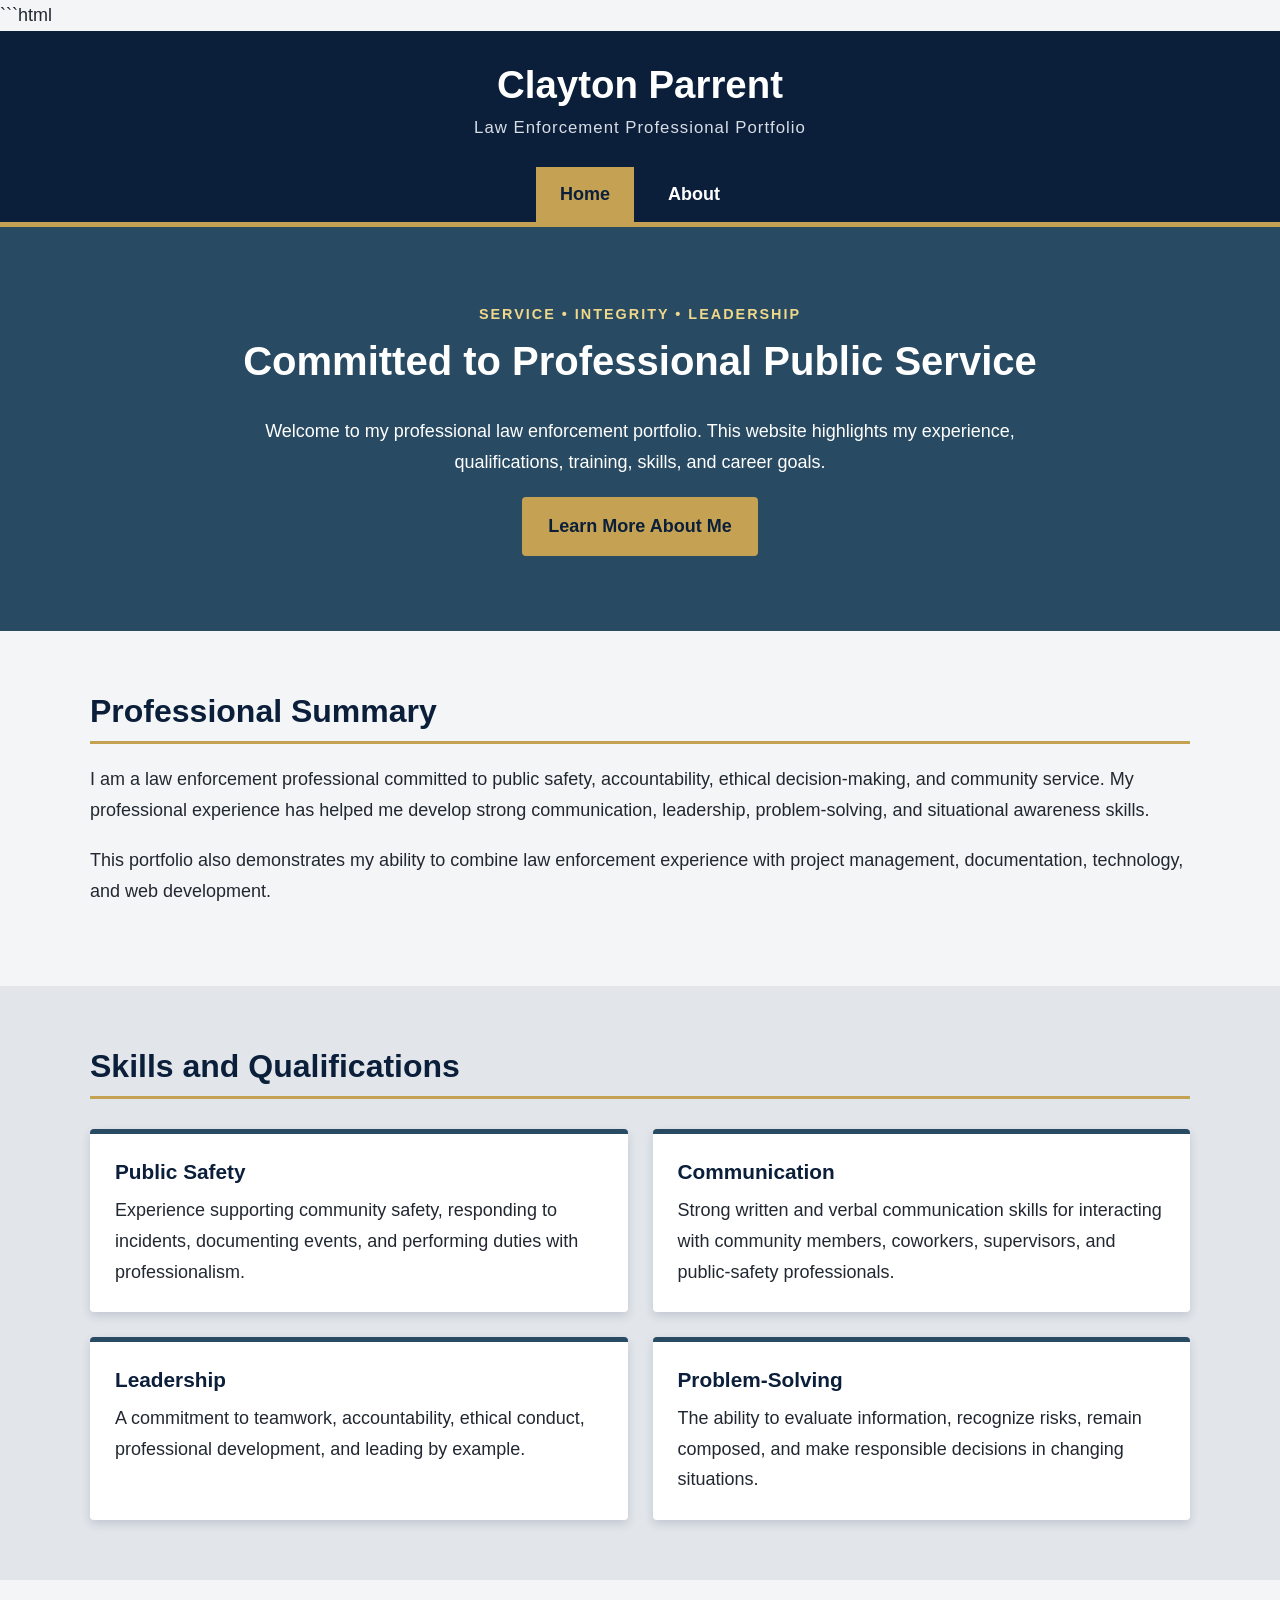
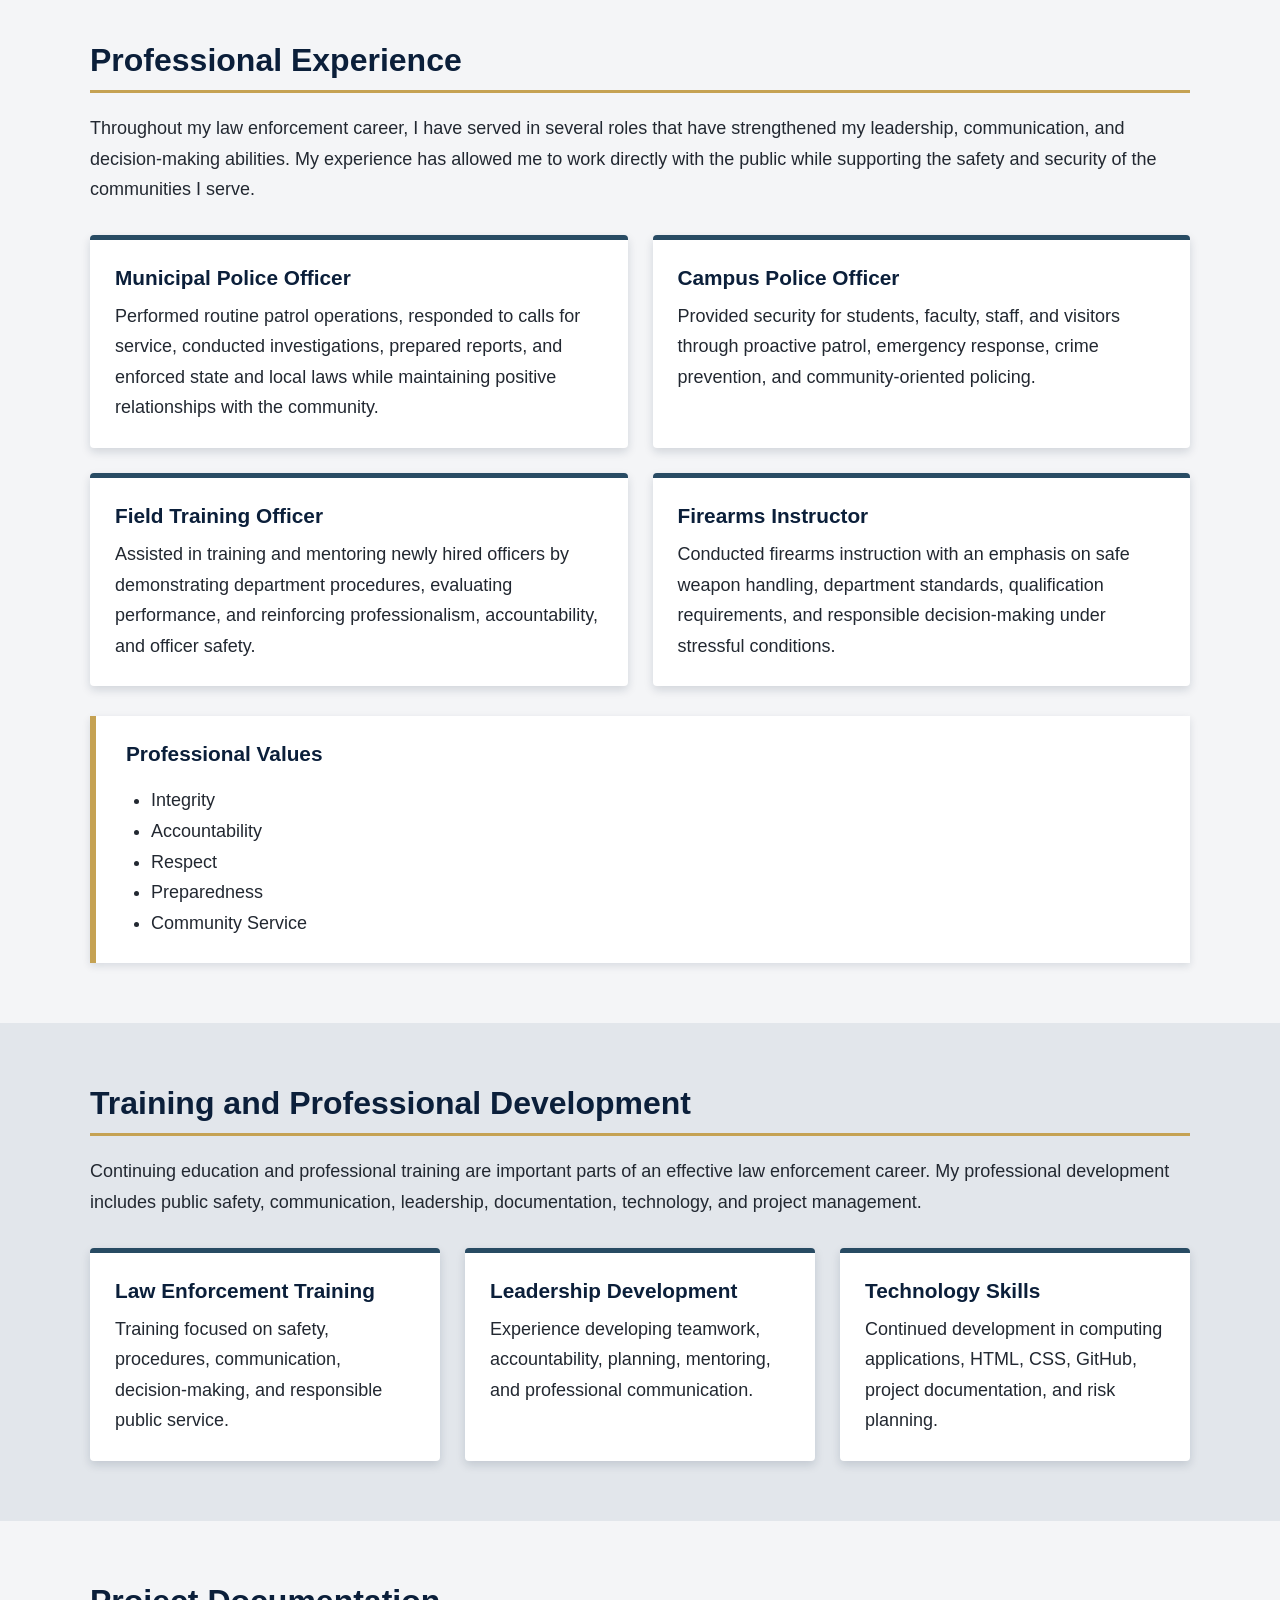
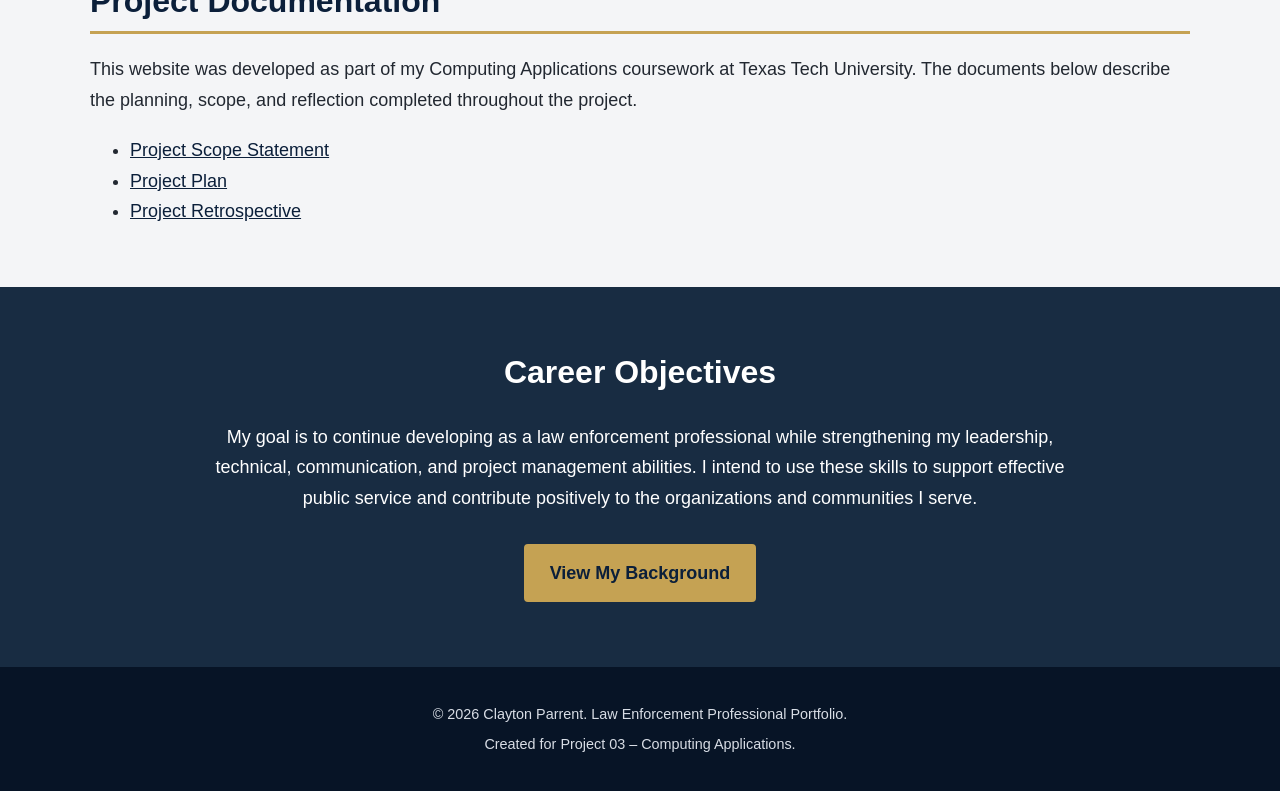
==== commit 63ca2f76: "Refactor HTML structure for law enforcement portfolio Correct capitalization from Community service " ====
--- a/index.html
+++ b/index.html
@@ -242,7 +242,7 @@
                         <li>Accountability</li>
                         <li>Respect</li>
                         <li>Preparedness</li>
-                        <li>Community service</li>
+                        <li>Community Service</li>
                     </ul>
 
                 </div>
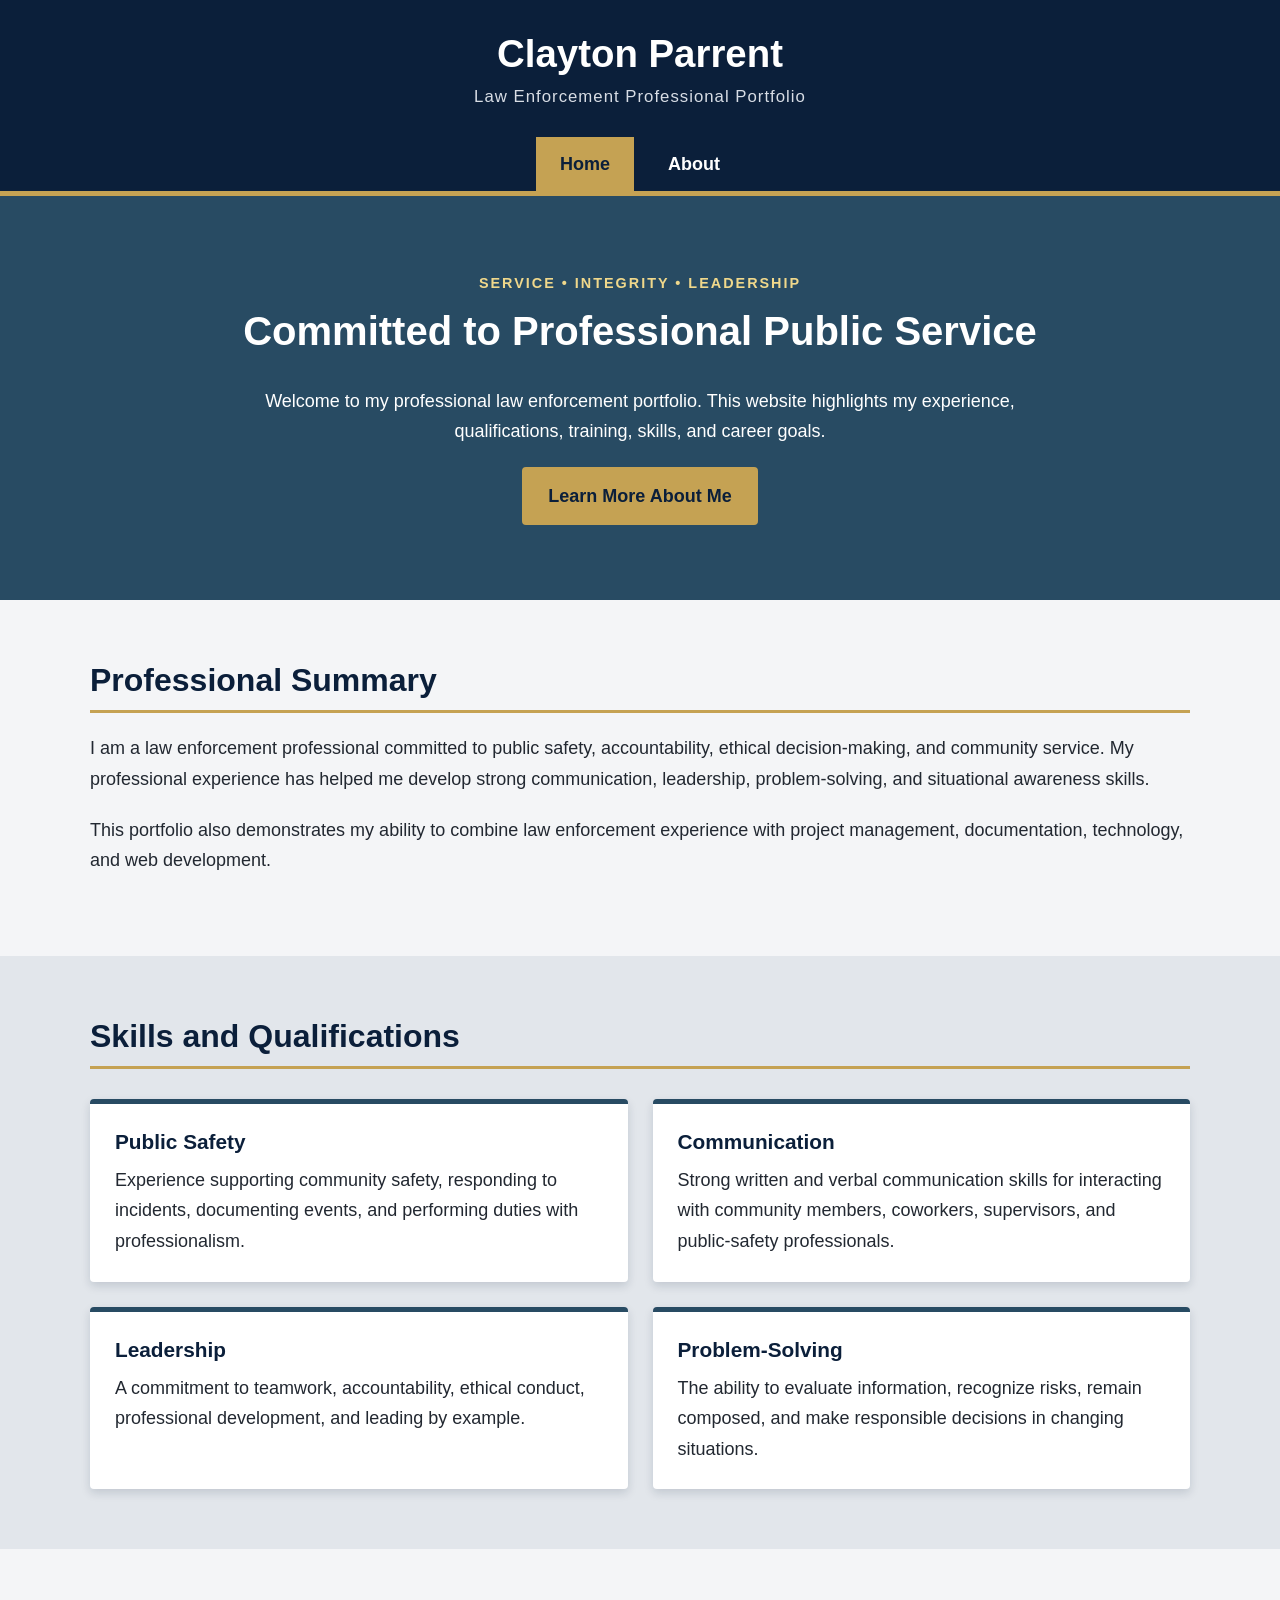
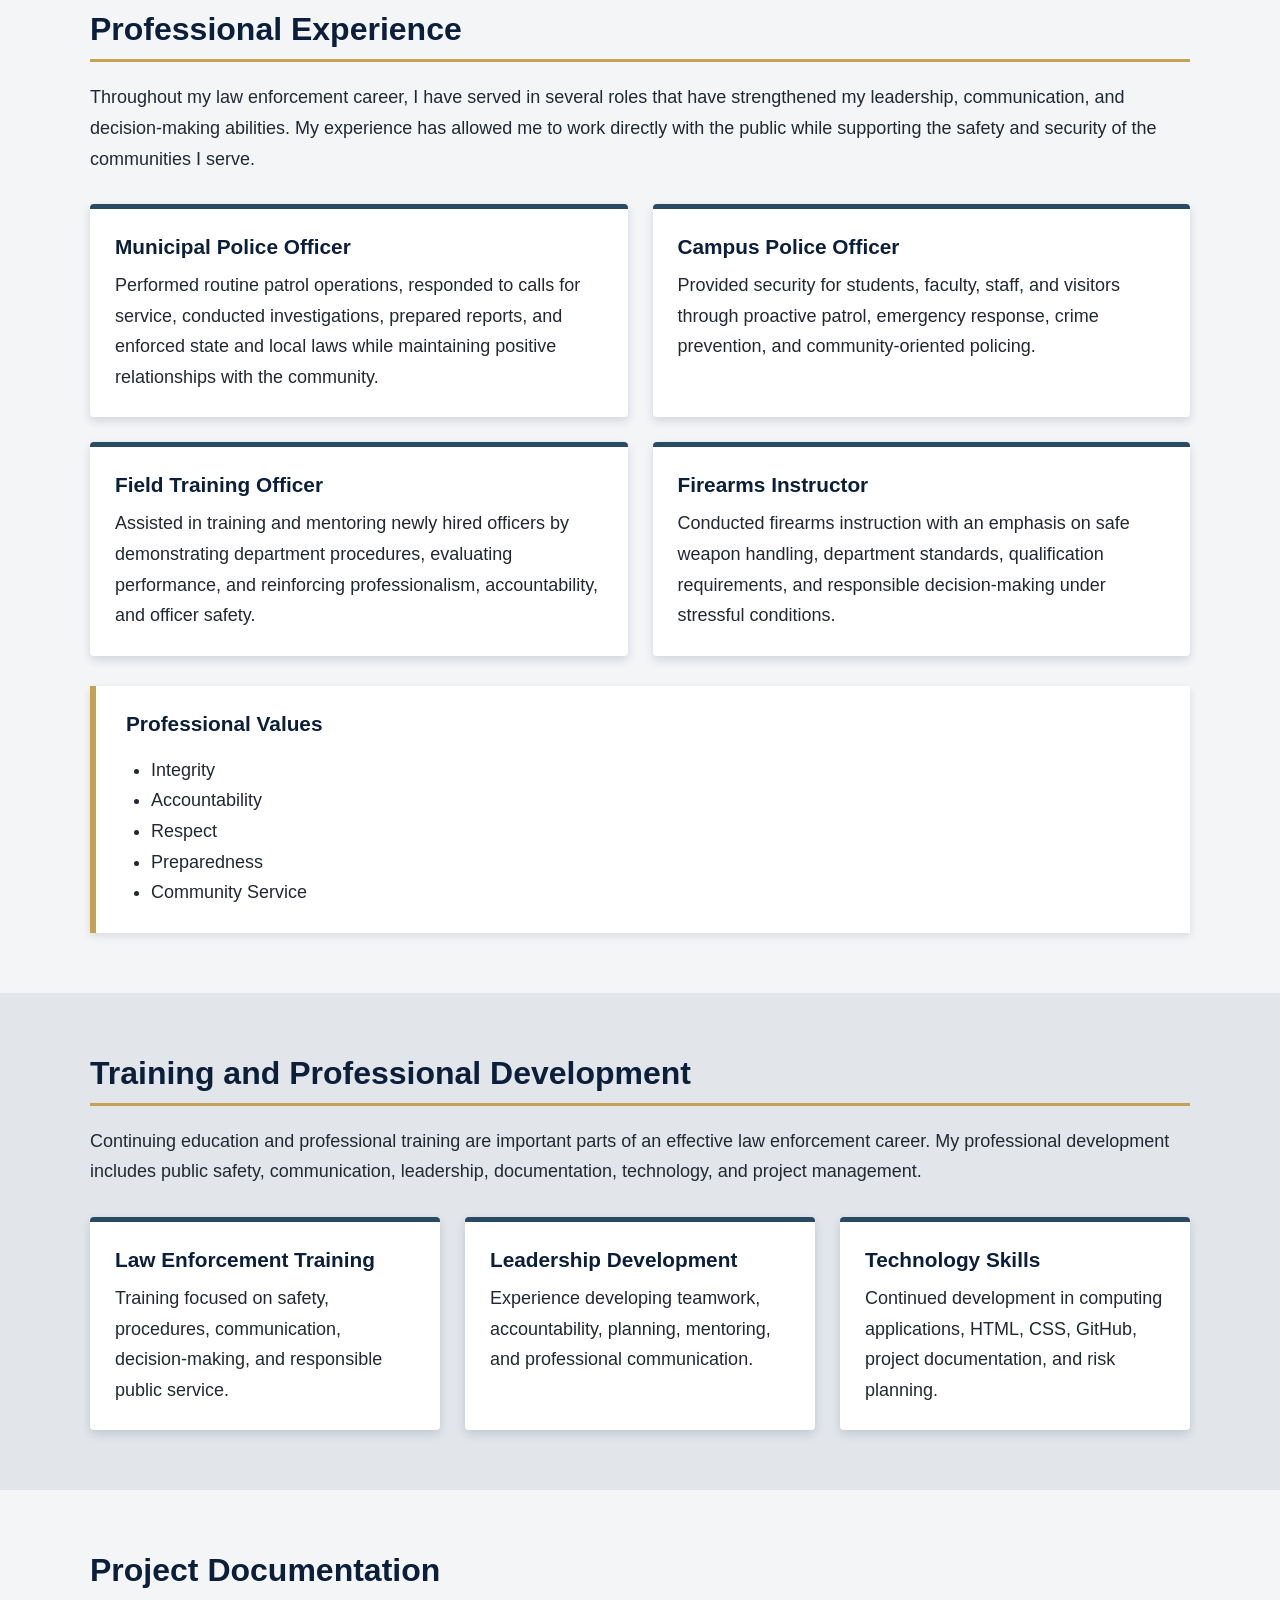
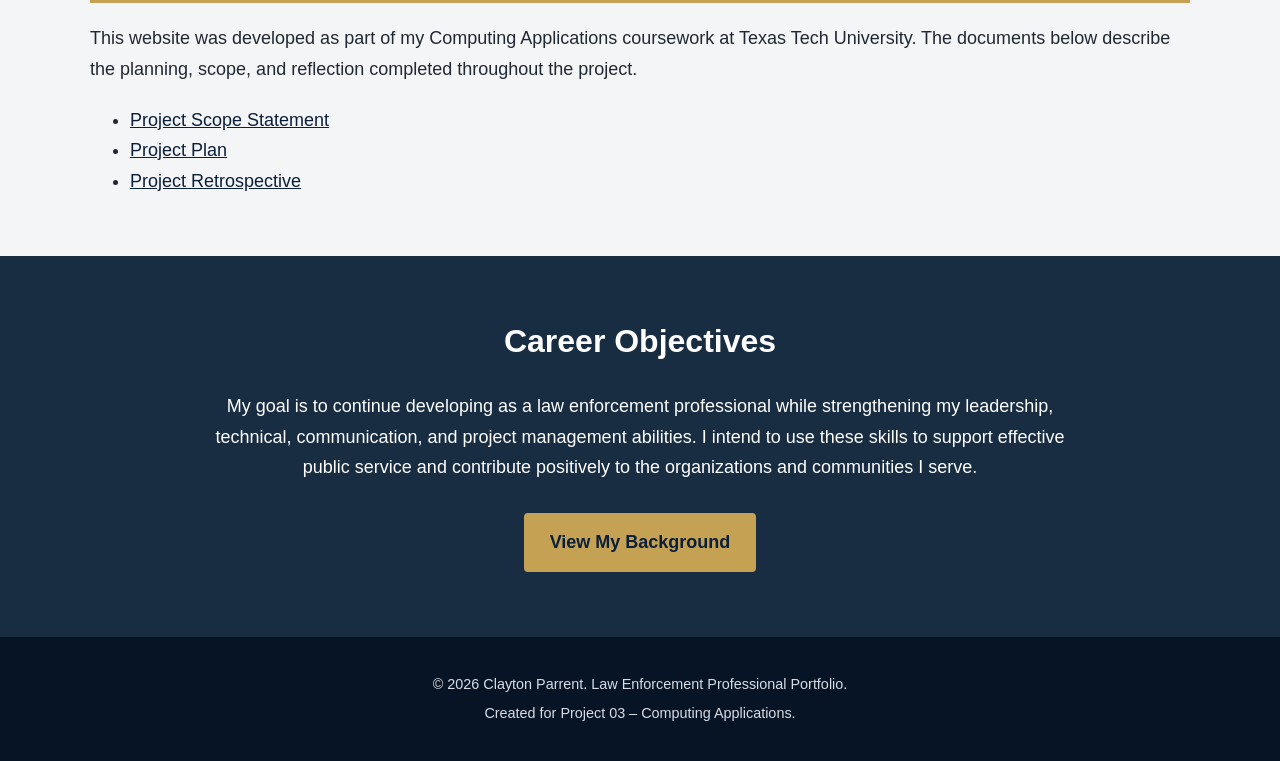
==== commit 3dfb9ed9: "Restore and format index.html content The HTML structure has been restored with proper formatting an" ====
--- a/index.html
+++ b/index.html
@@ -1,4 +1,3 @@
-```html
 <!DOCTYPE html>
 <html lang="en">
 
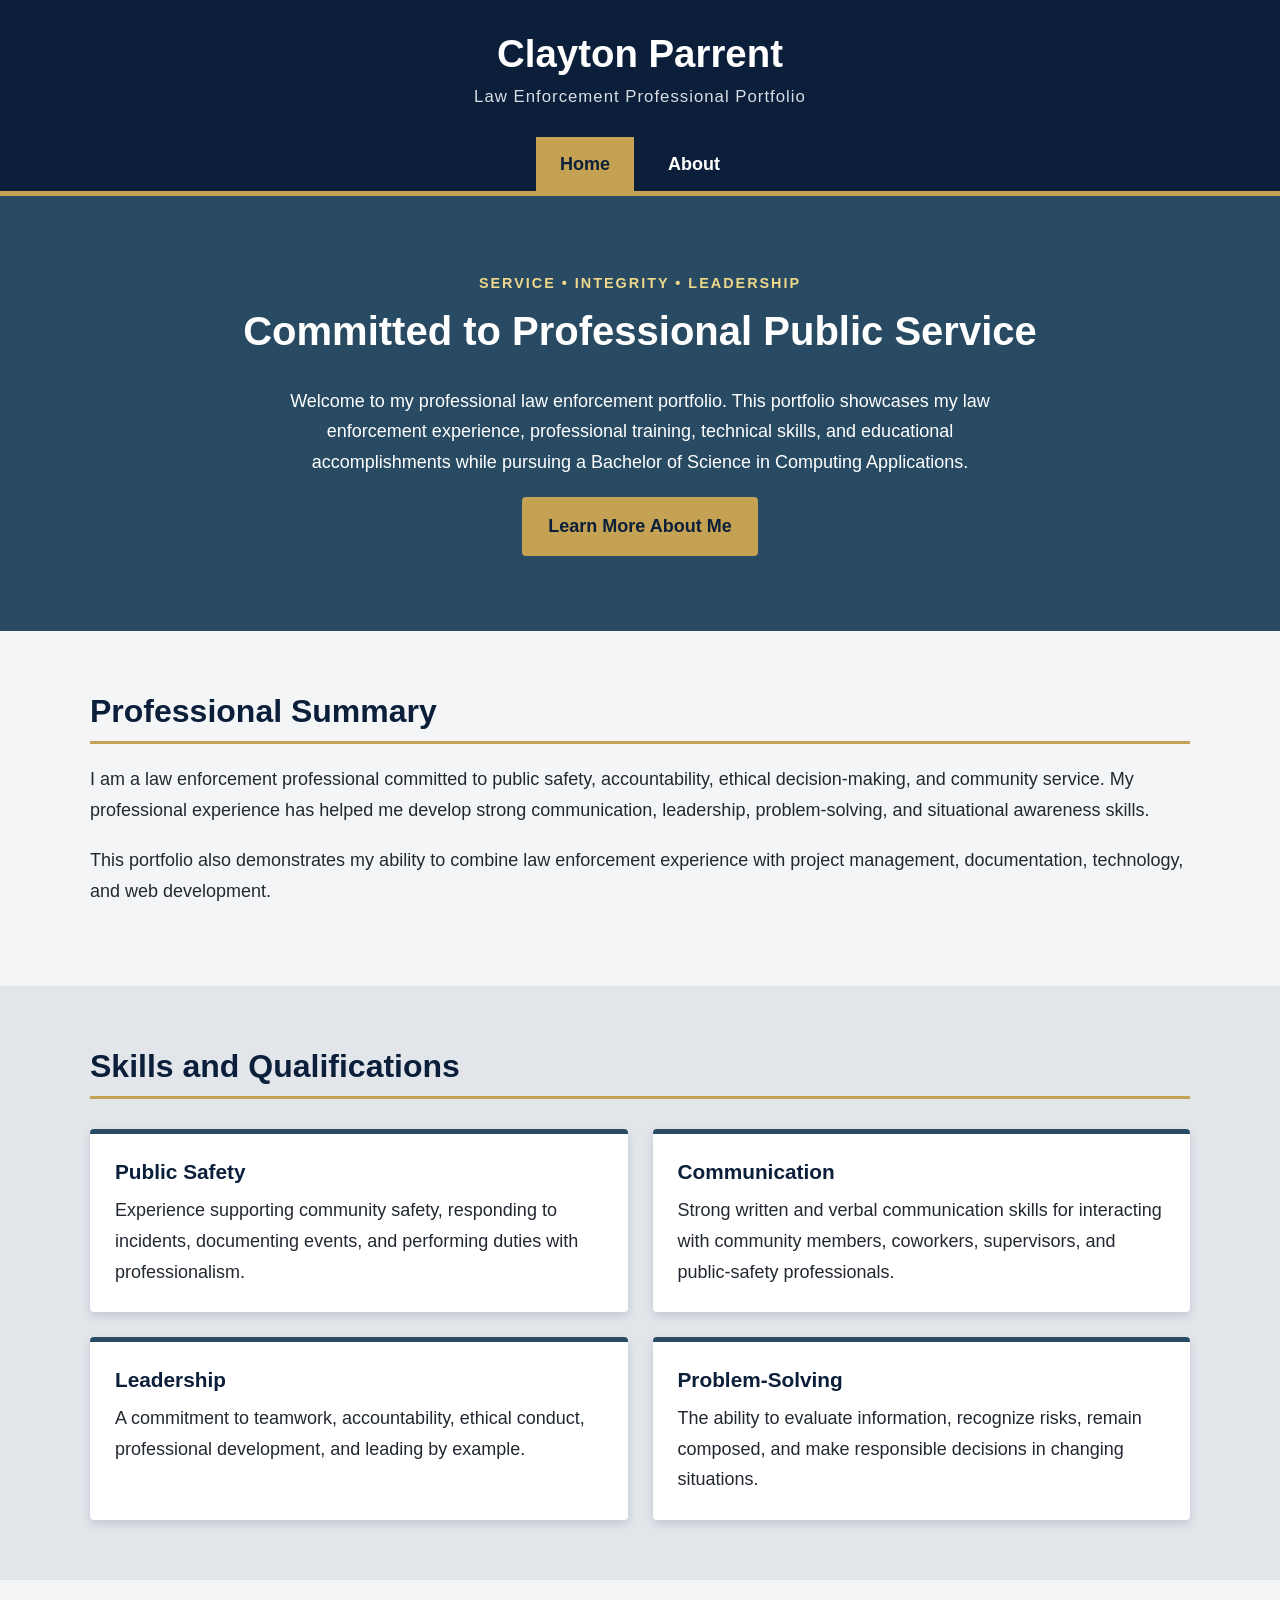
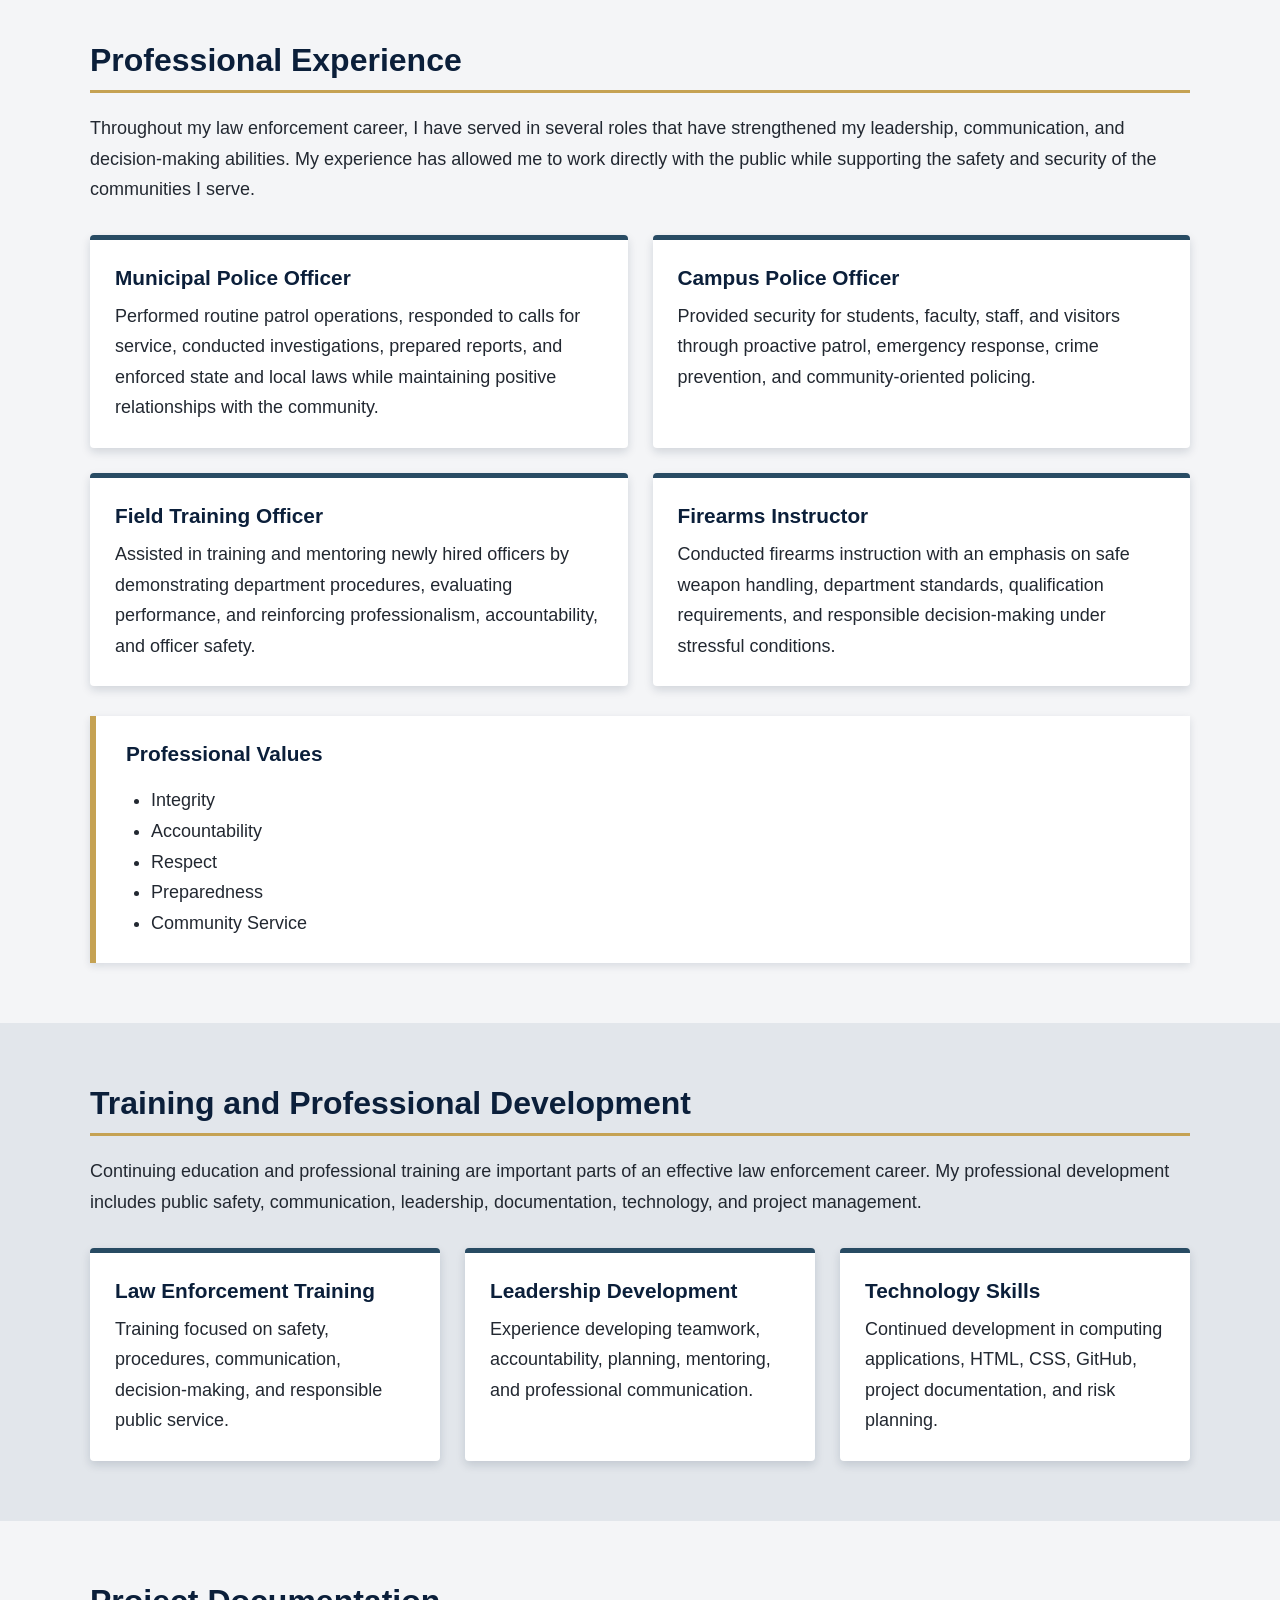
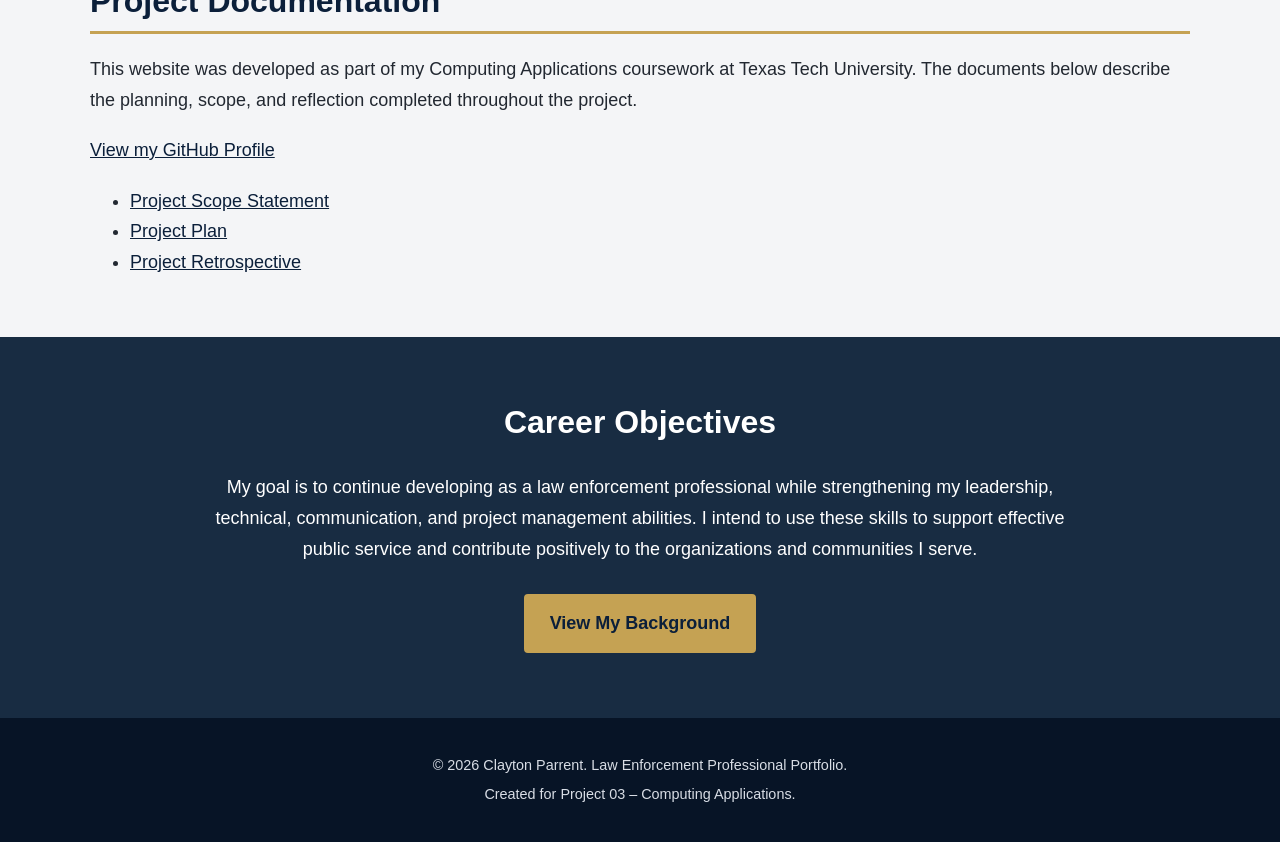
==== commit b2ff5b91: "Revise index.html for content updates Updated the content of the law enforcement portfolio, enhancin" ====
--- a/index.html
+++ b/index.html
@@ -66,8 +66,7 @@
 
                 <p>
                     Welcome to my professional law enforcement portfolio.
-                    This website highlights my experience, qualifications,
-                    training, skills, and career goals.
+                    This portfolio showcases my law enforcement experience, professional training, technical skills, and educational accomplishments while pursuing a Bachelor of Science in Computing Applications.
                 </p>
 
                 <a href="about.html" class="button">
@@ -316,6 +315,12 @@
                     The documents below describe the planning, scope,
                     and reflection completed throughout the project.
                 </p>
+           
+                <p>
+                    <a href="https://github.com/cparrent">
+                        View my GitHub Profile
+                    </a>
+                </p>
 
                 <ul>
                     <li>
